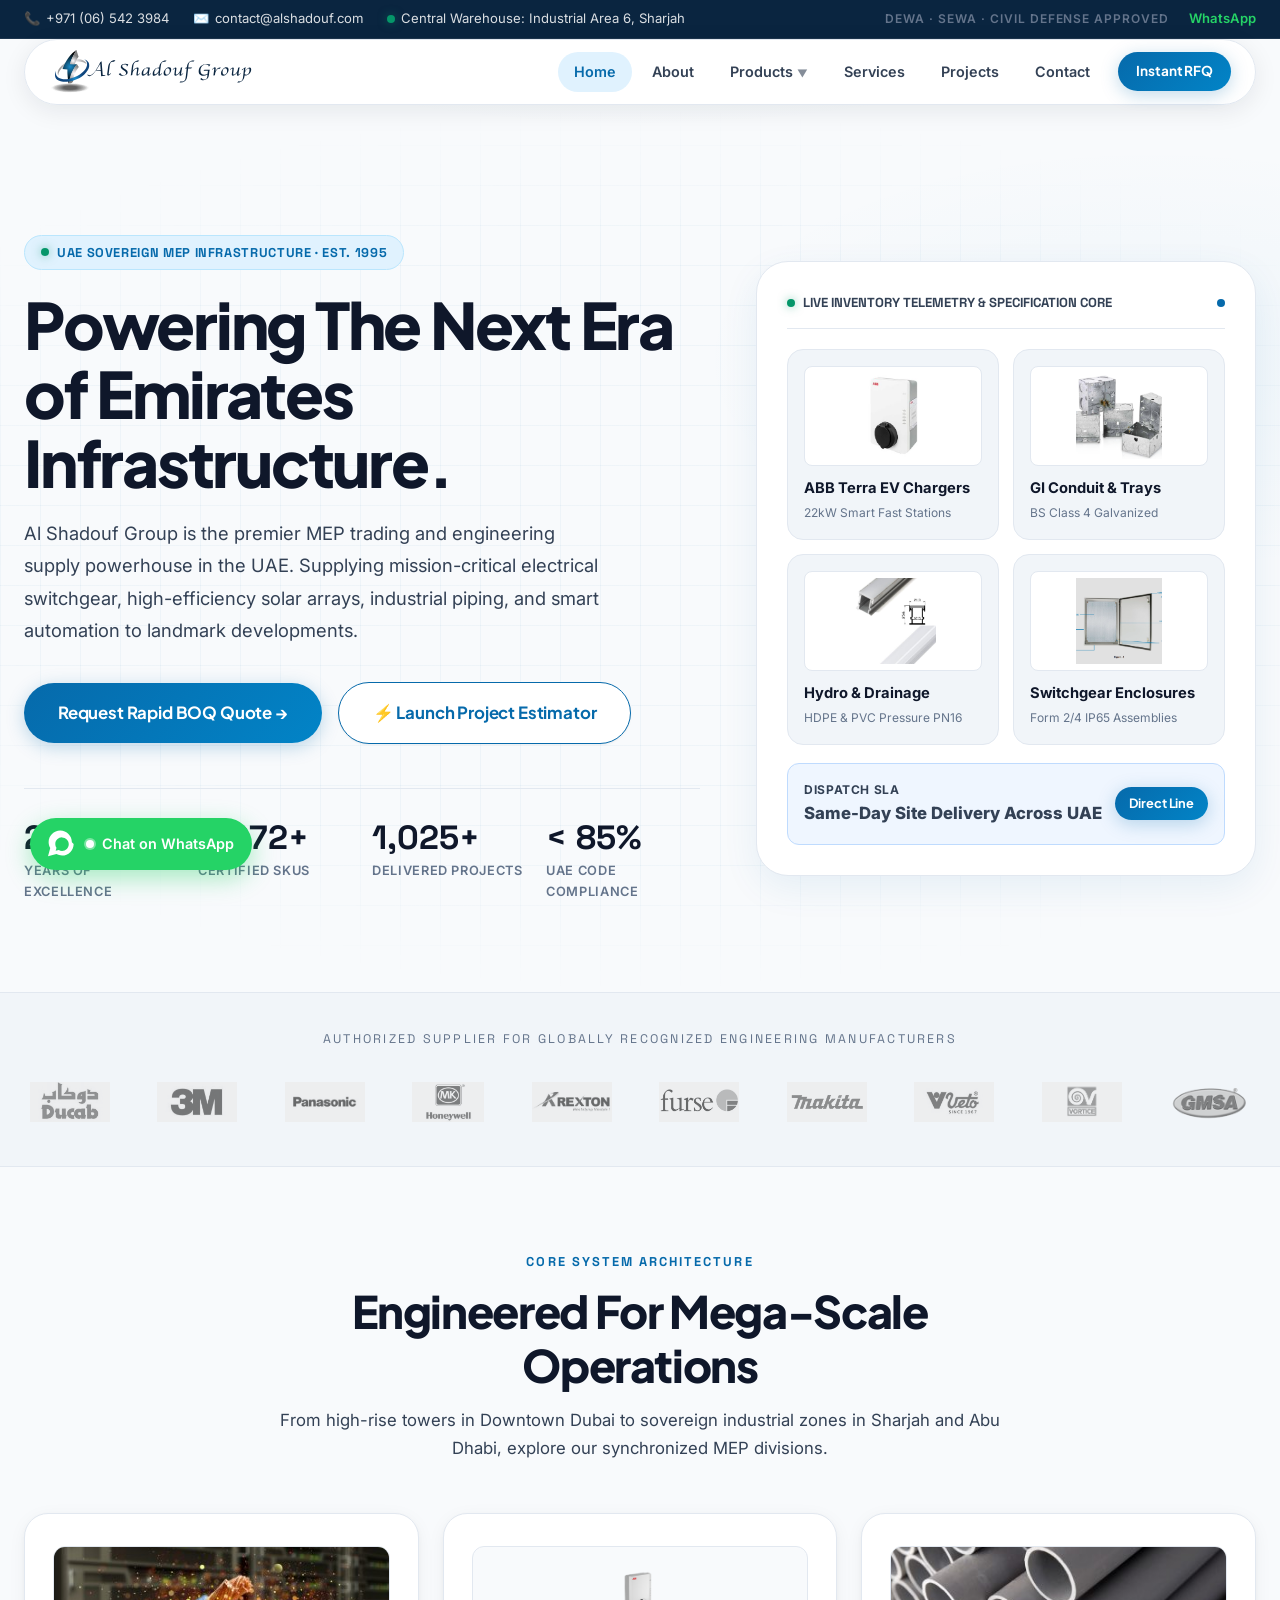
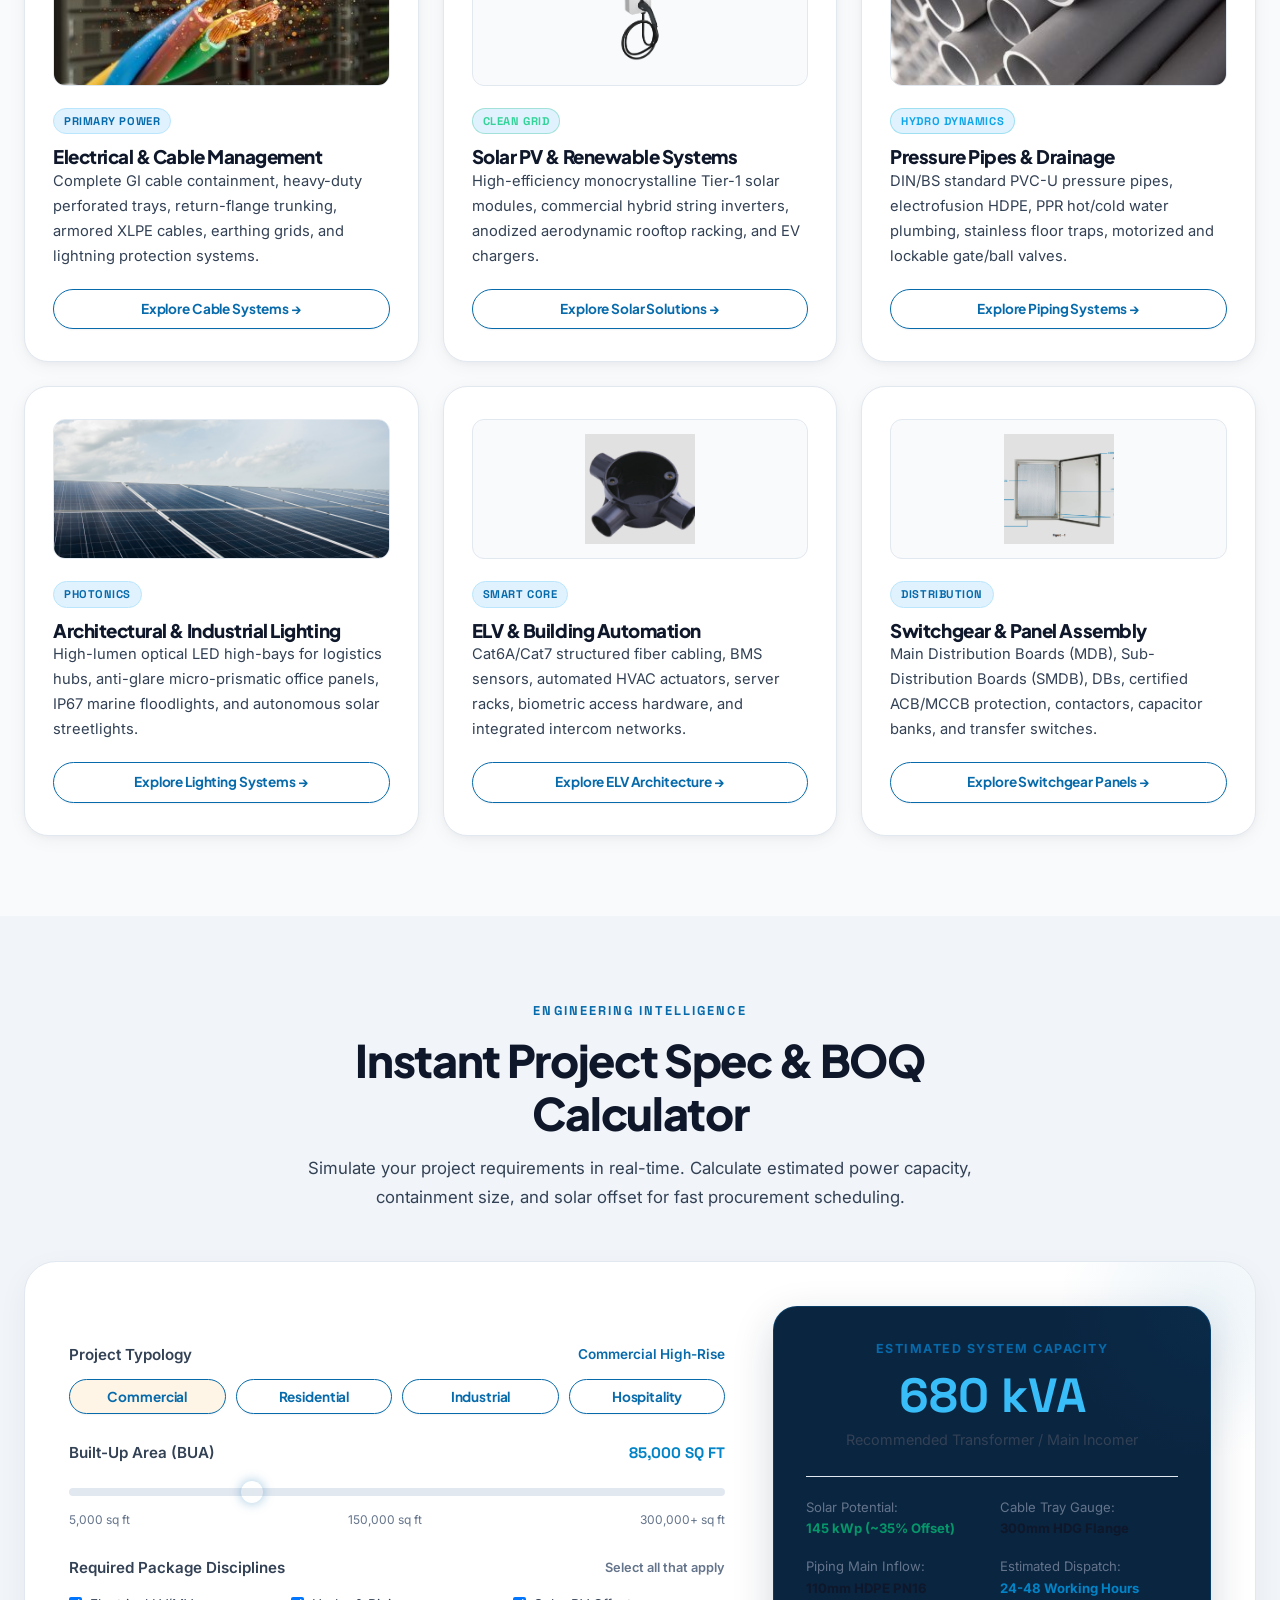
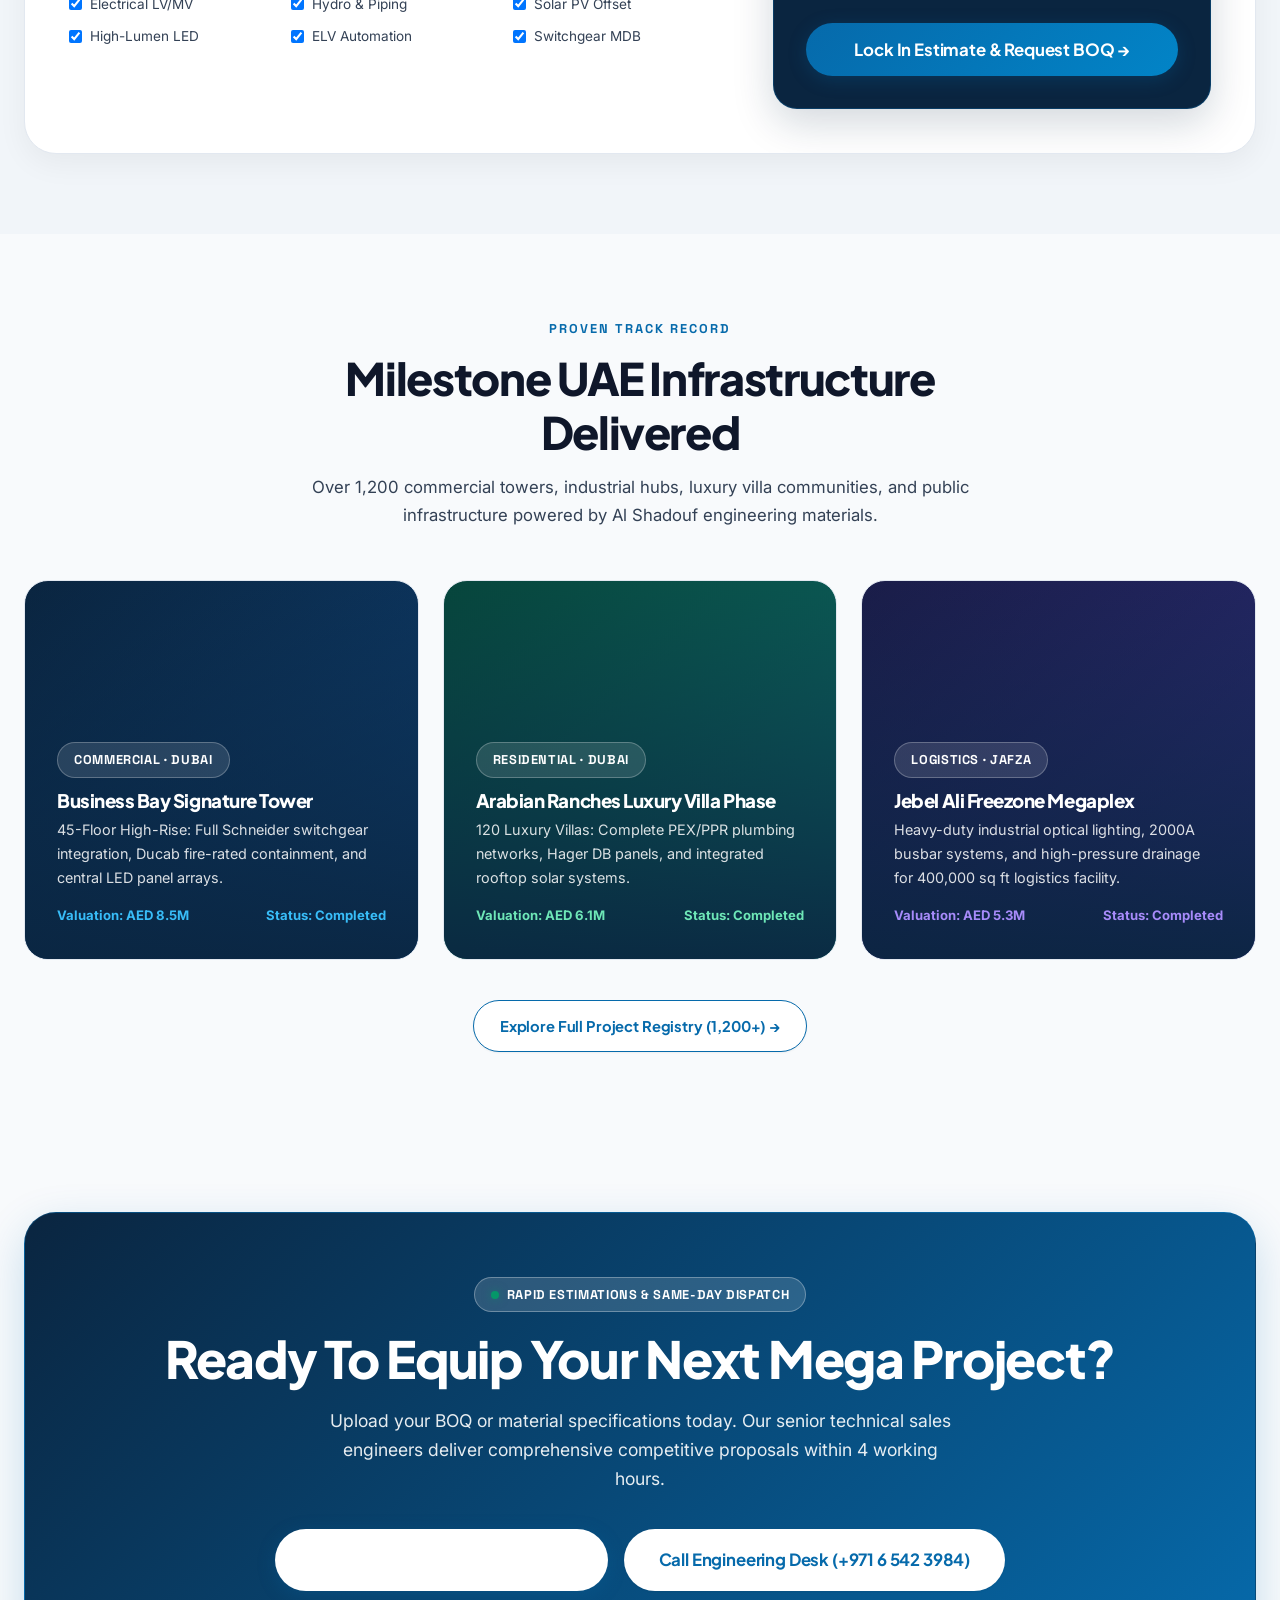
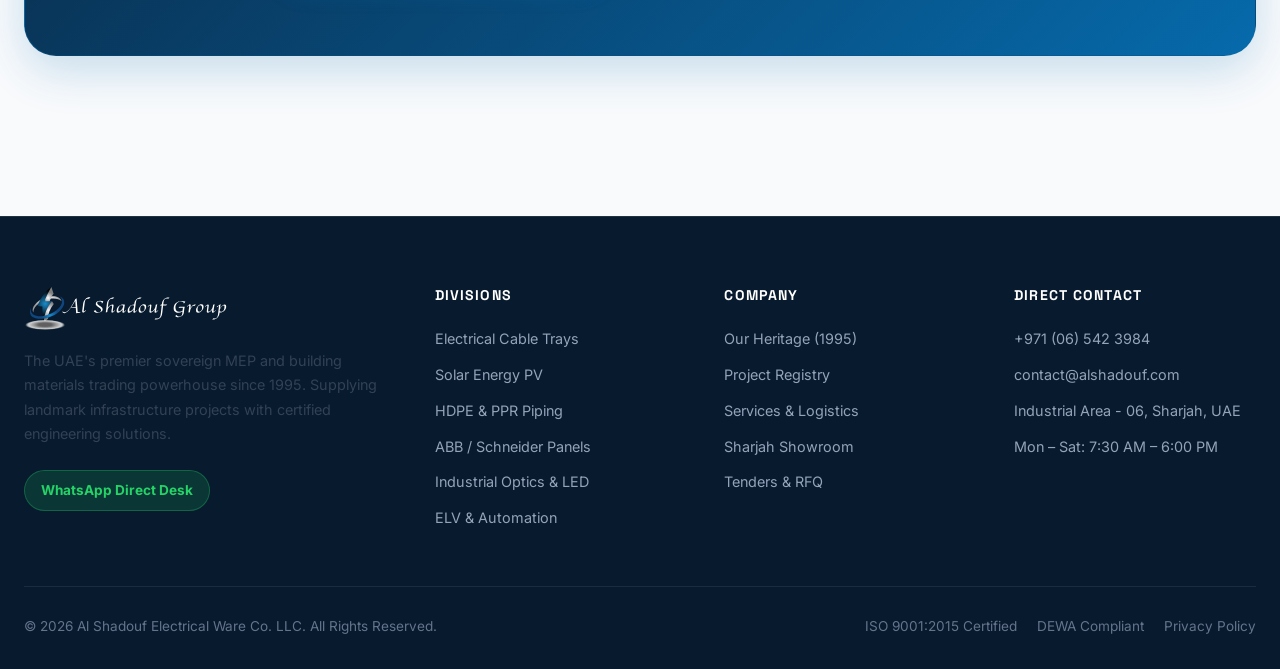
==== index.html @ 0864fc53 "feat: complete Al Shadouf Group enterprise multipage light theme platform" ====
<!DOCTYPE html>
<html lang="en">
<head>
    <meta charset="UTF-8">
    <meta name="viewport" content="width=device-width, initial-scale=1.0">
    <meta name="description" content="Al Shadouf Group — Sovereign MEP & Building Materials Infrastructure across the UAE. Electrical, solar, piping, lighting, and switchgear.">
    <title>Al Shadouf Group | Next-Gen MEP Infrastructure — UAE</title>
    <link rel="icon" type="image/svg+xml" href="images/favicon.svg">
    <link rel="stylesheet" href="css/style.css">
    <style>
      .hero {
        position: relative;
        padding: 130px 0 90px;
        min-height: 88vh;
        display: flex;
        align-items: center;
        overflow: hidden;
      }
      .hero-content {
        display: grid;
        grid-template-columns: 1.15fr 0.85fr;
        gap: 56px;
        align-items: center;
        position: relative;
        z-index: 2;
      }
      .hero-left h1 {
        font-size: clamp(2.5rem, 5vw, 4.2rem);
        line-height: 1.08;
        margin: 20px 0;
        letter-spacing: -0.035em;
      }
      .hero-desc {
        font-size: 1.15rem;
        color: var(--text-muted);
        max-width: 580px;
        line-height: 1.75;
        margin-bottom: 36px;
      }
      .hero-buttons {
        display: flex;
        align-items: center;
        gap: 16px;
        flex-wrap: wrap;
        margin-bottom: 44px;
      }
      .hero-stats {
        display: grid;
        grid-template-columns: repeat(4, 1fr);
        gap: 20px;
        padding-top: 32px;
        border-top: 1px solid var(--border-subtle);
      }
      .hero-stat-number {
        font-family: var(--font-display);
        font-size: 2.1rem;
        font-weight: 800;
        color: var(--text-main);
        line-height: 1;
        margin-bottom: 6px;
      }
      .hero-stat-number span { color: var(--royal-blue); }
      .hero-stat-label {
        font-size: 0.8rem;
        color: var(--text-dim);
        text-transform: uppercase;
        letter-spacing: 0.05em;
        font-weight: 600;
      }
      .hero-glass-terminal {
        background: #FFFFFF;
        border: 1px solid var(--border-subtle);
        border-radius: var(--radius-xl);
        padding: 30px;
        box-shadow: 0 12px 36px rgba(6, 106, 171, 0.08);
        position: relative;
      }
      .hero-glass-terminal::before {
        content: '';
        position: absolute;
        top: 0; left: 20%; right: 20%; height: 3px;
        background: linear-gradient(90deg, transparent, var(--royal-blue), transparent);
      }
      .terminal-header {
        display: flex;
        align-items: center;
        justify-content: space-between;
        margin-bottom: 20px;
        padding-bottom: 14px;
        border-bottom: 1px solid var(--border-subtle);
      }
      .terminal-title {
        display: flex;
        align-items: center;
        gap: 8px;
        font-family: var(--font-display);
        font-size: 0.82rem;
        font-weight: 700;
        color: var(--navy);
      }
      .terminal-bento-mini {
        display: grid;
        grid-template-columns: 1fr 1fr;
        gap: 14px;
      }
      .mini-bento-card {
        background: var(--bg-surface);
        border: 1px solid var(--border-subtle);
        border-radius: var(--radius-md);
        padding: 16px;
        transition: all 0.3s ease;
      }
      .mini-bento-card:hover {
        background: #FFFFFF;
        border-color: var(--royal-blue);
        box-shadow: 0 8px 20px rgba(6, 106, 171, 0.12);
        transform: translateY(-3px);
      }
      .hero-thumb-img {
        width: 100%;
        height: 100px;
        object-fit: contain;
        background: #FFFFFF;
        border: 1px solid var(--border-subtle);
        border-radius: 8px;
        margin-bottom: 10px;
        padding: 6px;
      }
      .mini-bento-label {
        font-size: 0.92rem;
        font-weight: 700;
        color: var(--text-main);
        margin-bottom: 3px;
      }
      .mini-bento-sub {
        font-size: 0.75rem;
        color: var(--text-dim);
      }
      .brand-card-img {
        height: 40px;
        max-width: 120px;
        object-fit: contain;
        filter: grayscale(100%) contrast(0.85);
        opacity: 0.7;
        transition: all 0.3s;
      }
      .brand-card-img:hover {
        filter: grayscale(0%) contrast(1);
        opacity: 1;
        transform: scale(1.08);
      }
      .estimator-box {
        background: #FFFFFF;
        border: 1px solid var(--border-subtle);
        border-radius: var(--radius-xl);
        padding: 44px;
        box-shadow: 0 10px 30px rgba(0, 0, 0, 0.05);
        position: relative;
        overflow: hidden;
      }
      .estimator-box::after {
        content: '';
        position: absolute;
        top: -100px; right: -100px;
        width: 300px; height: 300px;
        background: radial-gradient(circle, rgba(6, 106, 171, 0.08) 0%, transparent 70%);
        pointer-events: none;
      }
      .estimator-grid {
        display: grid;
        grid-template-columns: 1.2fr 0.8fr;
        gap: 48px;
        align-items: center;
      }
      .estimator-control { margin-bottom: 26px; }
      .estimator-label {
        display: flex;
        justify-content: space-between;
        align-items: center;
        font-weight: 600;
        font-size: 0.95rem;
        margin-bottom: 12px;
      }
      .estimator-slider {
        width: 100%;
        height: 8px;
        border-radius: 4px;
        background: #E2E8F0;
        outline: none;
        -webkit-appearance: none;
        cursor: pointer;
      }
      .estimator-slider::-webkit-slider-thumb {
        -webkit-appearance: none;
        width: 22px; height: 22px;
        border-radius: 50%;
        background: var(--royal-blue);
        cursor: pointer;
        box-shadow: 0 0 12px rgba(6, 106, 171, 0.4);
      }
      .estimator-result-card {
        background: #0A2540;
        border: 1px solid rgba(6, 106, 171, 0.35);
        border-radius: var(--radius-lg);
        padding: 32px;
        text-align: center;
        box-shadow: 0 14px 40px rgba(10, 37, 64, 0.18);
        color: #FFFFFF;
      }
      .estimator-val-big {
        font-family: var(--font-display);
        font-size: 3rem;
        font-weight: 900;
        color: #38BDF8;
        line-height: 1;
        margin-bottom: 8px;
      }
      .project-card {
        border-radius: var(--radius-lg);
        overflow: hidden;
        position: relative;
        min-height: 380px;
        padding: 32px;
        display: flex;
        flex-direction: column;
        justify-content: flex-end;
        border: 1px solid var(--border-subtle);
        transition: all 0.35s ease;
      }
      .project-card::before {
        content: '';
        position: absolute;
        inset: 0;
        background: linear-gradient(180deg, rgba(10, 37, 64, 0.2) 0%, rgba(10, 37, 64, 0.92) 100%);
        z-index: 1;
      }
      .project-card:hover {
        transform: translateY(-8px);
        border-color: var(--royal-blue);
        box-shadow: 0 16px 36px rgba(6, 106, 171, 0.15);
      }
      .project-card-content { position: relative; z-index: 2; }
      @media (max-width: 1024px) {
        .hero-content { grid-template-columns: 1fr; gap: 40px; }
        .estimator-grid { grid-template-columns: 1fr; }
        .hero-stats { grid-template-columns: repeat(2, 1fr); }
      }
    </style>
</head>
<body>

    <!-- ===== TOP BAR ===== -->
    <div class="top-bar">
        <div class="container top-bar-inner">
            <div class="top-bar-left">
                <a href="tel:+97165423984">
                    <span style="color:var(--gold);">📞</span> +971 (06) 542 3984
                </a>
                <a href="mailto:contact@alshadouf.com">
                    <span style="color:var(--cyan);">✉️</span> contact@alshadouf.com
                </a>
                <span style="display:flex; align-items:center; gap:6px;">
                    <span class="live-dot"></span> Central Warehouse: Industrial Area 6, Sharjah
                </span>
            </div>
            <div class="top-bar-right">
                <span style="font-size:0.75rem; color:var(--text-dim); text-transform:uppercase; letter-spacing:0.08em; margin-right:8px;">DEWA · SEWA · Civil Defense Approved</span>
                <a href="https://wa.me/97165423984" target="_blank" style="color:#25D366;">WhatsApp</a>
            </div>
        </div>
    </div>

    <!-- ===== FLOATING NAVBAR WITH OFFICIAL REAL LOGO ===== -->
    <nav class="navbar" id="navbar">
        <div class="container nav-inner">
            <a href="index.html" style="display:flex; align-items:center;">
                <!-- EXACT OFFICIAL AL SHADOUF LOGO ADAPTED FOR LIGHT NAVBAR -->
                <img src="images/New01shadouf_logo_dark.svg" alt="Al Shadouf Group" class="nav-official-logo">
            </a>

            <div class="nav-menu" id="navLinks">
                <a href="index.html" class="nav-link active">Home</a>
                <a href="about.html" class="nav-link">About</a>
                <div class="nav-dropdown">
                    <a href="products.html" class="nav-link">Products <span style="font-size:0.65rem; opacity:0.6;">▼</span></a>
                    <div class="nav-dropdown-menu">
                        <a href="products.html?cat=electrical">⚡ Electrical & Cable Systems</a>
                        <a href="products.html?cat=lighting">💡 Architectural & LED Lighting</a>
                        <a href="products.html?cat=plumbing">🔧 Pressure Pipes & Valves</a>
                        <a href="products.html?cat=solar">☀️ Solar PV & Inverters</a>
                        <a href="products.html?cat=elv">🔌 ELV & Smart Automation</a>
                        <a href="products.html?cat=switchgear">⚙️ LV / MV Switchgear</a>
                    </div>
                </div>
                <a href="services.html" class="nav-link">Services</a>
                <a href="projects.html" class="nav-link">Projects</a>
                <a href="contact.html" class="nav-link">Contact</a>
                <a href="#quote" class="btn btn-primary btn-sm nav-cta" style="margin-left:8px;">Instant RFQ</a>
            </div>

            <div class="hamburger" id="menuToggle" aria-label="Toggle menu">
                <span></span><span></span><span></span>
            </div>
        </div>
    </nav>

    <!-- ===== HIGH-TECH HERO ===== -->
    <section class="hero">
        <div class="tech-grid-bg"></div>
        <div class="container">
            <div class="hero-content">
                <div class="hero-left">
                    <div class="tech-pill fade-in">
                        <span class="live-dot"></span>
                        UAE Sovereign MEP Infrastructure · Est. 1995
                    </div>
                    <h1 class="fade-in">
                        Powering The Next Era of <span class="text-gradient">Emirates Infrastructure.</span>
                    </h1>
                    <p class="hero-desc fade-in">
                        Al Shadouf Group is the premier MEP trading and engineering supply powerhouse in the UAE. Supplying mission-critical electrical switchgear, high-efficiency solar arrays, industrial piping, and smart automation to landmark developments.
                    </p>
                    <div class="hero-buttons fade-in">
                        <a href="#quote" class="btn btn-primary btn-lg">
                            Request Rapid BOQ Quote →
                        </a>
                        <a href="#estimator" class="btn btn-outline btn-lg">
                            ⚡ Launch Project Estimator
                        </a>
                    </div>
                    <div class="hero-stats fade-in">
                        <div class="hero-stat">
                            <div class="hero-stat-number" data-count="28" data-suffix="+">28+</div>
                            <div class="hero-stat-label">Years of Excellence</div>
                        </div>
                        <div class="hero-stat">
                            <div class="hero-stat-number" data-count="5000" data-suffix="+">5,000+</div>
                            <div class="hero-stat-label">Certified SKUs</div>
                        </div>
                        <div class="hero-stat">
                            <div class="hero-stat-number" data-count="1200" data-suffix="+">1,200+</div>
                            <div class="hero-stat-label">Delivered Projects</div>
                        </div>
                        <div class="hero-stat">
                            <div class="hero-stat-number" data-count="100" data-prefix="< " data-suffix="%">100%</div>
                            <div class="hero-stat-label">UAE Code Compliance</div>
                        </div>
                    </div>
                </div>

                <!-- Hero Right: Live Telemetry Terminal with REAL Product Photos -->
                <div class="hero-right fade-in">
                    <div class="hero-glass-terminal">
                        <div class="terminal-header">
                            <div class="terminal-title">
                                <span class="live-dot"></span>
                                LIVE INVENTORY TELEMETRY & SPECIFICATION CORE
                            </div>
                            <div style="display:flex; gap:6px;">
                                <div style="width:8px; height:8px; border-radius:50%; background:rgba(255,255,255,0.2);"></div>
                                <div style="width:8px; height:8px; border-radius:50%; background:rgba(255,255,255,0.2);"></div>
                                <div style="width:8px; height:8px; border-radius:50%; background:var(--gold);"></div>
                            </div>
                        </div>

                        <div class="terminal-bento-mini">
                            <!-- Real EV Charger Photo -->
                            <div class="mini-bento-card">
                                <img src="images/Terra-AC-W22-T-RD-M-0-265x265_c.jpg" alt="ABB Terra EV Charger" class="hero-thumb-img">
                                <div class="mini-bento-label">ABB Terra EV Chargers</div>
                                <div class="mini-bento-sub">22kW Smart Fast Stations</div>
                            </div>
                            <!-- Real GI Conduit Photo -->
                            <div class="mini-bento-card">
                                <img src="images/GImain-265x265_c.png" alt="GI Conduit Systems" class="hero-thumb-img">
                                <div class="mini-bento-label">GI Conduit & Trays</div>
                                <div class="mini-bento-sub">BS Class 4 Galvanized</div>
                            </div>
                            <!-- Real Drainage Piping Photo -->
                            <div class="mini-bento-card">
                                <img src="images/Underground-3-265x265_c.png" alt="Underground Drainage Pipes" class="hero-thumb-img">
                                <div class="mini-bento-label">Hydro & Drainage</div>
                                <div class="mini-bento-sub">HDPE & PVC Pressure PN16</div>
                            </div>
                            <!-- Real Distribution Enclosures Photo -->
                            <div class="mini-bento-card">
                                <img src="images/Metal-Enclosures-Single-Door1-265x265_c.png" alt="Metal Enclosures MDB" class="hero-thumb-img">
                                <div class="mini-bento-label">Switchgear Enclosures</div>
                                <div class="mini-bento-sub">Form 2/4 IP65 Assemblies</div>
                            </div>
                        </div>

                        <div style="margin-top:18px; padding:16px; background:#EFF6FF; border:1px solid #BFDBFE; border-radius:12px; display:flex; align-items:center; justify-content:space-between;">
                            <div>
                                <div style="font-size:0.75rem; text-transform:uppercase; color:var(--royal-blue); font-weight:700; letter-spacing:0.05em;">Dispatch SLA</div>
                                <div style="font-size:1.05rem; font-weight:800; color:var(--navy);">Same-Day Site Delivery Across UAE</div>
                            </div>
                            <a href="contact.html" class="btn btn-primary btn-sm" style="padding:6px 14px; font-size:0.8rem;">Direct Line</a>
                        </div>
                    </div>
                </div>
            </div>
        </div>
    </section>

    <!-- ===== GLOBAL TIER-1 PARTNER BRAND LOGOS (REAL PHOTOS) ===== -->
    <section style="padding:36px 0; border-top:1px solid var(--border-subtle); border-bottom:1px solid var(--border-subtle); background:var(--bg-surface);">
        <div class="container">
            <div style="text-align:center; font-family:var(--font-display); font-size:0.78rem; text-transform:uppercase; letter-spacing:0.18em; color:var(--text-dim); margin-bottom:24px;">
                Authorized Supplier For Globally Recognized Engineering Manufacturers
            </div>
            <div style="display:flex; justify-content:space-around; align-items:center; flex-wrap:wrap; gap:36px; padding:8px 0;">
                <img src="images/Ducab.jpg" alt="Ducab Cables" class="brand-card-img" title="Ducab">
                <img src="images/3M-LOGO.jpg" alt="3M Electrical" class="brand-card-img" title="3M">
                <img src="images/panasonic-logo.jpg" alt="Panasonic" class="brand-card-img" title="Panasonic">
                <img src="images/MK-HONEY-WELL.png" alt="MK Honeywell" class="brand-card-img" title="MK Honeywell">
                <img src="images/REXTON-1.jpg" alt="Rexton" class="brand-card-img" title="Rexton">
                <img src="images/furse.jpg" alt="Furse Earthing" class="brand-card-img" title="Furse">
                <img src="images/MAKITA.png" alt="Makita Tools" class="brand-card-img" title="Makita">
                <img src="images/VETO.jpg" alt="Veto Switches" class="brand-card-img" title="Veto">
                <img src="images/Vortice68.png" alt="Vortice Ventilation" class="brand-card-img" title="Vortice">
                <img src="images/GMSA.png" alt="GMSA" class="brand-card-img" title="GMSA">
            </div>
        </div>
    </section>

    <!-- ===== BENTO GRID: 6 CORE DIVISIONS WITH REAL WAREHOUSE PHOTOS ===== -->
    <section class="section">
        <div class="container">
            <div class="section-header fade-in">
                <div class="overline">Core System Architecture</div>
                <h2>Engineered For Mega-Scale Operations</h2>
                <p>From high-rise towers in Downtown Dubai to sovereign industrial zones in Sharjah and Abu Dhabi, explore our synchronized MEP divisions.</p>
            </div>

            <div class="bento-grid">
                <!-- 1. Electrical -->
                <div class="bento-card fade-in">
                    <div>
                        <div style="height:140px; border-radius:12px; overflow:hidden; margin-bottom:20px; border:1px solid var(--border-subtle);">
                            <img src="images/slider01-370x200_c.jpg" alt="Electrical Warehouse" style="width:100%; height:100%; object-fit:cover;">
                        </div>
                        <div class="tech-pill" style="margin-bottom:12px; font-size:0.7rem; padding:3px 10px;">Primary Power</div>
                        <h3>Electrical & Cable Management</h3>
                        <p style="color:var(--text-muted); font-size:0.92rem; line-height:1.7; margin-bottom:20px;">
                            Complete GI cable containment, heavy-duty perforated trays, return-flange trunking, armored XLPE cables, earthing grids, and lightning protection systems.
                        </p>
                    </div>
                    <a href="products.html?cat=electrical" class="btn btn-outline btn-sm">Explore Cable Systems →</a>
                </div>

                <!-- 2. Solar & Renewables -->
                <div class="bento-card fade-in">
                    <div>
                        <div style="height:140px; border-radius:12px; overflow:hidden; margin-bottom:20px; border:1px solid var(--border-subtle); background:#F8FAFC; display:flex; align-items:center; justify-content:center;">
                            <img src="images/Terra-AC-W11-G5-R-0-265x265_c.png" alt="Solar & EV Tech" style="height:110px; width:auto; object-fit:contain;">
                        </div>
                        <div class="tech-pill" style="margin-bottom:12px; font-size:0.7rem; padding:3px 10px; border-color:rgba(16,185,129,0.3); color:#34D399;">Clean Grid</div>
                        <h3>Solar PV & Renewable Systems</h3>
                        <p style="color:var(--text-muted); font-size:0.92rem; line-height:1.7; margin-bottom:20px;">
                            High-efficiency monocrystalline Tier-1 solar modules, commercial hybrid string inverters, anodized aerodynamic rooftop racking, and EV chargers.
                        </p>
                    </div>
                    <a href="products.html?cat=solar" class="btn btn-outline btn-sm">Explore Solar Solutions →</a>
                </div>

                <!-- 3. Sanitary & Piping -->
                <div class="bento-card fade-in">
                    <div>
                        <div style="height:140px; border-radius:12px; overflow:hidden; margin-bottom:20px; border:1px solid var(--border-subtle);">
                            <img src="images/slide03-370x200_c.jpg" alt="Plumbing Warehouse" style="width:100%; height:100%; object-fit:cover;">
                        </div>
                        <div class="tech-pill" style="margin-bottom:12px; font-size:0.7rem; padding:3px 10px; border-color:rgba(6,182,212,0.3); color:var(--cyan-light);">Hydro Dynamics</div>
                        <h3>Pressure Pipes & Drainage</h3>
                        <p style="color:var(--text-muted); font-size:0.92rem; line-height:1.7; margin-bottom:20px;">
                            DIN/BS standard PVC-U pressure pipes, electrofusion HDPE, PPR hot/cold water plumbing, stainless floor traps, motorized and lockable gate/ball valves.
                        </p>
                    </div>
                    <a href="products.html?cat=plumbing" class="btn btn-outline btn-sm">Explore Piping Systems →</a>
                </div>

                <!-- 4. Lighting -->
                <div class="bento-card fade-in">
                    <div>
                        <div style="height:140px; border-radius:12px; overflow:hidden; margin-bottom:20px; border:1px solid var(--border-subtle);">
                            <img src="images/slide05-370x200_c.png" alt="Lighting Systems" style="width:100%; height:100%; object-fit:cover;">
                        </div>
                        <div class="tech-pill" style="margin-bottom:12px; font-size:0.7rem; padding:3px 10px;">Photonics</div>
                        <h3>Architectural & Industrial Lighting</h3>
                        <p style="color:var(--text-muted); font-size:0.92rem; line-height:1.7; margin-bottom:20px;">
                            High-lumen optical LED high-bays for logistics hubs, anti-glare micro-prismatic office panels, IP67 marine floodlights, and autonomous solar streetlights.
                        </p>
                    </div>
                    <a href="products.html?cat=lighting" class="btn btn-outline btn-sm">Explore Lighting Systems →</a>
                </div>

                <!-- 5. ELV & Automation -->
                <div class="bento-card fade-in">
                    <div>
                        <div style="height:140px; border-radius:12px; overflow:hidden; margin-bottom:20px; border:1px solid var(--border-subtle); background:#F8FAFC; display:flex; align-items:center; justify-content:center;">
                            <img src="images/TERMINAL-BOXES3-265x265_c.png" alt="Terminal Junction Enclosures" style="height:110px; width:auto; object-fit:contain;">
                        </div>
                        <div class="tech-pill" style="margin-bottom:12px; font-size:0.7rem; padding:3px 10px;">Smart Core</div>
                        <h3>ELV & Building Automation</h3>
                        <p style="color:var(--text-muted); font-size:0.92rem; line-height:1.7; margin-bottom:20px;">
                            Cat6A/Cat7 structured fiber cabling, BMS sensors, automated HVAC actuators, server racks, biometric access hardware, and integrated intercom networks.
                        </p>
                    </div>
                    <a href="products.html?cat=elv" class="btn btn-outline btn-sm">Explore ELV Architecture →</a>
                </div>

                <!-- 6. Switchgear -->
                <div class="bento-card fade-in">
                    <div>
                        <div style="height:140px; border-radius:12px; overflow:hidden; margin-bottom:20px; border:1px solid var(--border-subtle); background:#F8FAFC; display:flex; align-items:center; justify-content:center;">
                            <img src="images/Metal-Enclosures-Single-Door1-265x265_c.png" alt="MDB Switchgear Enclosures" style="height:110px; width:auto; object-fit:contain;">
                        </div>
                        <div class="tech-pill" style="margin-bottom:12px; font-size:0.7rem; padding:3px 10px;">Distribution</div>
                        <h3>Switchgear & Panel Assembly</h3>
                        <p style="color:var(--text-muted); font-size:0.92rem; line-height:1.7; margin-bottom:20px;">
                            Main Distribution Boards (MDB), Sub-Distribution Boards (SMDB), DBs, certified ACB/MCCB protection, contactors, capacitor banks, and transfer switches.
                        </p>
                    </div>
                    <a href="products.html?cat=switchgear" class="btn btn-outline btn-sm">Explore Switchgear Panels →</a>
                </div>
            </div>
        </div>
    </section>

    <!-- ===== INTERACTIVE PROJECT BOQ ESTIMATOR MATRIX ===== -->
    <section class="section" id="estimator" style="background:var(--bg-surface);">
        <div class="container">
            <div class="section-header fade-in">
                <div class="overline">Engineering Intelligence</div>
                <h2>Instant Project Spec & BOQ Calculator</h2>
                <p>Simulate your project requirements in real-time. Calculate estimated power capacity, containment size, and solar offset for fast procurement scheduling.</p>
            </div>

            <div class="estimator-box fade-in">
                <div class="estimator-grid">
                    <div class="estimator-controls">
                        <!-- Project Sector -->
                        <div class="estimator-control">
                            <div class="estimator-label">
                                <span>Project Typology</span>
                                <span style="color:var(--gold); font-size:0.85rem;" id="typologyLabel">Commercial High-Rise</span>
                            </div>
                            <div style="display:grid; grid-template-columns:repeat(4, 1fr); gap:10px;">
                                <button class="btn btn-outline btn-sm active-type" onclick="setType('commercial', 'Commercial High-Rise', this)" style="border-color:var(--gold); background:rgba(245,158,11,0.1);">Commercial</button>
                                <button class="btn btn-outline btn-sm" onclick="setType('residential', 'Luxury Villa Compound', this)">Residential</button>
                                <button class="btn btn-outline btn-sm" onclick="setType('industrial', 'Logistics / Industrial', this)">Industrial</button>
                                <button class="btn btn-outline btn-sm" onclick="setType('hospitality', '5-Star Hospitality', this)">Hospitality</button>
                            </div>
                        </div>

                        <!-- Area Slider -->
                        <div class="estimator-control">
                            <div class="estimator-label">
                                <span>Built-Up Area (BUA)</span>
                                <span style="color:var(--gold-light); font-family:var(--font-display); font-weight:700;" id="areaValueDisplay">85,000 SQ FT</span>
                            </div>
                            <input type="range" class="estimator-slider" id="areaSlider" min="5000" max="300000" step="5000" value="85000" oninput="calculateEstimates()">
                            <div style="display:flex; justify-content:space-between; font-size:0.75rem; color:var(--text-dim); margin-top:6px;">
                                <span>5,000 sq ft</span>
                                <span>150,000 sq ft</span>
                                <span>300,000+ sq ft</span>
                            </div>
                        </div>

                        <!-- System Checkboxes -->
                        <div class="estimator-control">
                            <div class="estimator-label">
                                <span>Required Package Disciplines</span>
                                <span style="color:var(--text-dim); font-size:0.8rem;">Select all that apply</span>
                            </div>
                            <div style="display:grid; grid-template-columns:repeat(3, 1fr); gap:10px; font-size:0.85rem;">
                                <label style="display:flex; align-items:center; gap:8px; cursor:pointer;"><input type="checkbox" checked id="chkPower" onchange="calculateEstimates()"> Electrical LV/MV</label>
                                <label style="display:flex; align-items:center; gap:8px; cursor:pointer;"><input type="checkbox" checked id="chkPipes" onchange="calculateEstimates()"> Hydro & Piping</label>
                                <label style="display:flex; align-items:center; gap:8px; cursor:pointer;"><input type="checkbox" checked id="chkSolar" onchange="calculateEstimates()"> Solar PV Offset</label>
                                <label style="display:flex; align-items:center; gap:8px; cursor:pointer;"><input type="checkbox" checked id="chkLight" onchange="calculateEstimates()"> High-Lumen LED</label>
                                <label style="display:flex; align-items:center; gap:8px; cursor:pointer;"><input type="checkbox" checked id="chkElv" onchange="calculateEstimates()"> ELV Automation</label>
                                <label style="display:flex; align-items:center; gap:8px; cursor:pointer;"><input type="checkbox" checked id="chkSwitch" onchange="calculateEstimates()"> Switchgear MDB</label>
                            </div>
                        </div>
                    </div>

                    <!-- Result Telemetry Card -->
                    <div class="estimator-result-card">
                        <div style="font-size:0.78rem; text-transform:uppercase; letter-spacing:0.12em; color:var(--gold); font-weight:700; margin-bottom:12px;">
                            Estimated System Capacity
                        </div>
                        <div class="estimator-val-big" id="powerEstDisplay">680 kVA</div>
                        <div style="font-size:0.9rem; color:var(--text-muted); margin-bottom:24px;">Recommended Transformer / Main Incomer</div>

                        <div style="border-top:1px solid var(--border-subtle); padding-top:20px; display:grid; grid-template-columns:1fr 1fr; gap:16px; text-align:left; font-size:0.82rem; margin-bottom:24px;">
                            <div>
                                <div style="color:var(--text-dim);">Solar Potential:</div>
                                <div style="font-weight:700; color:var(--emerald-live);" id="solarEstDisplay">145 kWp (~35% Offset)</div>
                            </div>
                            <div>
                                <div style="color:var(--text-dim);">Cable Tray Gauge:</div>
                                <div style="font-weight:700; color:var(--text-main);" id="trayEstDisplay">300mm HDG Flange</div>
                            </div>
                            <div>
                                <div style="color:var(--text-dim);">Piping Main Inflow:</div>
                                <div style="font-weight:700; color:var(--text-main);" id="pipeEstDisplay">110mm HDPE PN16</div>
                            </div>
                            <div>
                                <div style="color:var(--text-dim);">Estimated Dispatch:</div>
                                <div style="font-weight:700; color:var(--gold-light);">24-48 Working Hours</div>
                            </div>
                        </div>

                        <button onclick="openRfqWithEstimates()" class="btn btn-primary btn-lg" style="width:100%;">
                            Lock In Estimate & Request BOQ →
                        </button>
                    </div>
                </div>
            </div>
        </div>
    </section>

    <!-- ===== PROVEN MEGA-DEVELOPMENTS PORTFOLIO ===== -->
    <section class="section">
        <div class="container">
            <div class="section-header fade-in">
                <div class="overline">Proven Track Record</div>
                <h2>Milestone UAE Infrastructure Delivered</h2>
                <p>Over 1,200 commercial towers, industrial hubs, luxury villa communities, and public infrastructure powered by Al Shadouf engineering materials.</p>
            </div>

            <div style="display:grid; grid-template-columns:repeat(3, 1fr); gap:24px;">
                <!-- Project 1 -->
                <div class="project-card fade-in" style="background:linear-gradient(135deg, #0A2540, #0F467E); color:#FFFFFF;">
                    <div class="project-card-content">
                        <span class="tech-pill" style="margin-bottom:12px; background:rgba(255,255,255,0.12); color:#FFFFFF; border-color:rgba(255,255,255,0.25);">Commercial · Dubai</span>
                        <h3 style="color:#FFFFFF;">Business Bay Signature Tower</h3>
                        <p style="color:rgba(255,255,255,0.85); font-size:0.9rem; margin-top:6px;">45-Floor High-Rise: Full Schneider switchgear integration, Ducab fire-rated containment, and central LED panel arrays.</p>
                        <div style="display:flex; justify-content:space-between; margin-top:16px; font-size:0.82rem; color:#38BDF8; font-weight:700;">
                            <span>Valuation: AED 8.5M</span>
                            <span>Status: Completed</span>
                        </div>
                    </div>
                </div>

                <!-- Project 2 -->
                <div class="project-card fade-in" style="background:linear-gradient(135deg, #064E3B, #0F766E); color:#FFFFFF;">
                    <div class="project-card-content">
                        <span class="tech-pill" style="margin-bottom:12px; background:rgba(255,255,255,0.12); color:#FFFFFF; border-color:rgba(255,255,255,0.25);">Residential · Dubai</span>
                        <h3 style="color:#FFFFFF;">Arabian Ranches Luxury Villa Phase</h3>
                        <p style="color:rgba(255,255,255,0.85); font-size:0.9rem; margin-top:6px;">120 Luxury Villas: Complete PEX/PPR plumbing networks, Hager DB panels, and integrated rooftop solar systems.</p>
                        <div style="display:flex; justify-content:space-between; margin-top:16px; font-size:0.82rem; color:#6EE7B7; font-weight:700;">
                            <span>Valuation: AED 6.1M</span>
                            <span>Status: Completed</span>
                        </div>
                    </div>
                </div>

                <!-- Project 3 -->
                <div class="project-card fade-in" style="background:linear-gradient(135deg, #1E1B4B, #312E81); color:#FFFFFF;">
                    <div class="project-card-content">
                        <span class="tech-pill" style="margin-bottom:12px; background:rgba(255,255,255,0.12); color:#FFFFFF; border-color:rgba(255,255,255,0.25);">Logistics · JAFZA</span>
                        <h3 style="color:#FFFFFF;">Jebel Ali Freezone Megaplex</h3>
                        <p style="color:rgba(255,255,255,0.85); font-size:0.9rem; margin-top:6px;">Heavy-duty industrial optical lighting, 2000A busbar systems, and high-pressure drainage for 400,000 sq ft logistics facility.</p>
                        <div style="display:flex; justify-content:space-between; margin-top:16px; font-size:0.82rem; color:#A78BFA; font-weight:700;">
                            <span>Valuation: AED 5.3M</span>
                            <span>Status: Completed</span>
                        </div>
                    </div>
                </div>
            </div>

            <div style="text-align:center; margin-top:40px;">
                <a href="projects.html" class="btn btn-outline">Explore Full Project Registry (1,200+) →</a>
            </div>
        </div>
    </section>

    <!-- ===== FINAL CALL TO ACTION ===== -->
    <section class="section">
        <div class="container">
            <div style="background:linear-gradient(135deg, #0A2540 0%, #066AAB 100%); border:1px solid rgba(6,106,171,0.4); border-radius:var(--radius-xl); padding:64px 40px; text-align:center; position:relative; overflow:hidden; box-shadow:0 15px 45px rgba(6,106,171,0.2); color:#FFFFFF;" class="fade-in">
                <div class="tech-pill" style="margin-bottom:16px; background:rgba(255,255,255,0.15); color:#FFFFFF; border-color:rgba(255,255,255,0.3);">
                    <span class="live-dot"></span> Rapid Estimations & Same-Day Dispatch
                </div>
                <h2 style="font-size:clamp(2rem, 4vw, 3.2rem); margin-bottom:16px; color:#FFFFFF;">
                    Ready To Equip Your Next Mega Project?
                </h2>
                <p style="max-width:640px; margin:0 auto 36px; color:rgba(255,255,255,0.9); font-size:1.1rem;">
                    Upload your BOQ or material specifications today. Our senior technical sales engineers deliver comprehensive competitive proposals within 4 working hours.
                </p>
                <div style="display:flex; gap:16px; justify-content:center; flex-wrap:wrap;">
                    <a href="#quote" class="btn btn-primary btn-lg" style="background:#FFFFFF; color:var(--royal-blue); border-color:#FFFFFF;">Submit BOQ For Instant Pricing →</a>
                    <a href="tel:+97165423984" class="btn btn-outline btn-lg" style="border-color:rgba(255,255,255,0.6); color:#FFFFFF;">Call Engineering Desk (+971 6 542 3984)</a>
                </div>
            </div>
        </div>
    </section>

    <!-- ===== ULTRA-DARK FOOTER WITH OFFICIAL LOGO ===== -->
    <footer class="footer">
        <div class="container">
            <div class="footer-grid">
                <div>
                    <!-- EXACT OFFICIAL AL SHADOUF LOGO -->
                    <img src="images/New01shadouf_logo02.svg" alt="Al Shadouf Group" class="footer-official-logo">
                    <p style="font-size:0.9rem; color:var(--text-muted); line-height:1.7; margin-bottom:24px;">
                        The UAE's premier sovereign MEP and building materials trading powerhouse since 1995. Supplying landmark infrastructure projects with certified engineering solutions.
                    </p>
                    <div style="display:flex; gap:12px;">
                        <a href="https://wa.me/97165423984" target="_blank" style="padding:8px 16px; background:rgba(37,211,102,0.15); border:1px solid rgba(37,211,102,0.3); border-radius:50px; color:#25D366; font-size:0.85rem; font-weight:700;">WhatsApp Direct Desk</a>
                    </div>
                </div>

                <div class="footer-col">
                    <h4>Divisions</h4>
                    <a href="products.html?cat=electrical">Electrical Cable Trays</a>
                    <a href="products.html?cat=solar">Solar Energy PV</a>
                    <a href="products.html?cat=plumbing">HDPE & PPR Piping</a>
                    <a href="products.html?cat=switchgear">ABB / Schneider Panels</a>
                    <a href="products.html?cat=lighting">Industrial Optics & LED</a>
                    <a href="products.html?cat=elv">ELV & Automation</a>
                </div>

                <div class="footer-col">
                    <h4>Company</h4>
                    <a href="about.html">Our Heritage (1995)</a>
                    <a href="projects.html">Project Registry</a>
                    <a href="services.html">Services & Logistics</a>
                    <a href="contact.html">Sharjah Showroom</a>
                    <a href="contact.html">Tenders & RFQ</a>
                </div>

                <div class="footer-col">
                    <h4>Direct Contact</h4>
                    <a href="tel:+97165423984">+971 (06) 542 3984</a>
                    <a href="mailto:contact@alshadouf.com">contact@alshadouf.com</a>
                    <a href="#">Industrial Area - 06, Sharjah, UAE</a>
                    <a href="#">Mon – Sat: 7:30 AM – 6:00 PM</a>
                </div>
            </div>

            <div class="footer-bottom">
                <div>© 2026 Al Shadouf Electrical Ware Co. LLC. All Rights Reserved.</div>
                <div style="display:flex; gap:20px;">
                    <a href="#">ISO 9001:2015 Certified</a>
                    <a href="#">DEWA Compliant</a>
                    <a href="#">Privacy Policy</a>
                </div>
            </div>
        </div>
    </footer>

    <!-- ===== ESTIMATOR SCRIPT ===== -->
    <script>
        let currentType = 'commercial';
        let currentTypeName = 'Commercial High-Rise';

        function setType(type, name, btn) {
            currentType = type;
            currentTypeName = name;
            document.querySelectorAll('.estimator-control button').forEach(b => {
                b.style.borderColor = 'var(--border-subtle)';
                b.style.background = '#FFFFFF';
                b.style.color = 'var(--text-main)';
            });
            btn.style.borderColor = 'var(--royal-blue)';
            btn.style.background = '#EFF6FF';
            btn.style.color = 'var(--royal-blue)';
            document.getElementById('typologyLabel').textContent = name;
            calculateEstimates();
        }

        function calculateEstimates() {
            const area = parseInt(document.getElementById('areaSlider').value);
            document.getElementById('areaValueDisplay').textContent = area.toLocaleString() + ' SQ FT';

            let factor = 0.008;
            if (currentType === 'commercial') factor = 0.008;
            if (currentType === 'residential') factor = 0.005;
            if (currentType === 'industrial') factor = 0.012;
            if (currentType === 'hospitality') factor = 0.010;

            const kva = Math.round(area * factor);
            document.getElementById('powerEstDisplay').textContent = kva.toLocaleString() + ' kVA';

            const solarKwp = Math.round((area * 0.4) / 100);
            document.getElementById('solarEstDisplay').textContent = solarKwp + ' kWp (~35% Offset)';

            let tray = '200mm HDG Flange';
            let pipe = '75mm PPR PN20';
            if (area > 50000) { tray = '300mm HDG Flange'; pipe = '110mm HDPE PN16'; }
            if (area > 150000) { tray = '450mm HDG Heavy-Duty'; pipe = '160mm HDPE PN16'; }
            document.getElementById('trayEstDisplay').textContent = tray;
            document.getElementById('pipeEstDisplay').textContent = pipe;
        }

        function openRfqWithEstimates() {
            const area = document.getElementById('areaSlider').value;
            const kva = document.getElementById('powerEstDisplay').textContent;
            const modal = document.getElementById('globalRfqModal');
            if (modal) {
                modal.classList.add('active');
                document.body.style.overflow = 'hidden';
                const textarea = modal.querySelector('textarea');
                if (textarea) {
                    textarea.value = `Project Type: ${currentTypeName}\nBuilt-Up Area: ${parseInt(area).toLocaleString()} sq ft\nEstimated Load: ${kva}\nPlease provide official BOQ quotation and material dispatch timeframe.`;
                }
            }
        }
    </script>
    <script src="js/main.js"></script>
</body>
</html>
---- css/style.css ----
/* ==========================================================================
   AL SHADOUF GROUP — Sovereign MEP Infrastructure Design System
   Corporate Light Theme · Signature Al Shadouf Royal Blue & Executive Navy
   ========================================================================== */

@import url('https://fonts.googleapis.com/css2?family=Plus+Jakarta+Sans:wght@300;400;500;600;700;800;900&family=Space+Grotesk:wght@400;500;600;700&family=Inter:wght@300;400;500;600;700&display=swap');

:root {
  /* Al Shadouf Brand Identity Palette (Exact Logo Match) */
  --blue-primary:     #066AAB; /* Signature Royal Cerulean from Logo */
  --blue-hover:       #00558C;
  --blue-light:       #0088CC;
  --blue-vivid:       #0284C7;
  --blue-soft:        #E0F2FE; /* Ice Blue Surface */
  --blue-tint:        #F0F7FD; /* Softest Accent Tint */
  --blue-gradient:    linear-gradient(135deg, #066AAB 0%, #0284C7 100%);
  --blue-gradient-subtle: linear-gradient(135deg, #E0F2FE 0%, #F0F7FD 100%);

  /* Gold / Amber Accents (Preserved as Highlights) */
  --gold:             #066AAB; /* Mapped to Brand Blue as Primary Action */
  --gold-light:       #0284C7;
  --gold-accent:      #F59E0B;
  --gold-glow:        rgba(6, 106, 171, 0.25);
  --gold-gradient:    linear-gradient(135deg, #066AAB 0%, #0088CC 100%);

  /* Executive Navy & Accents */
  --navy-dark:        #0A2540; /* High-Trust Deep Navy */
  --navy-deep:        #071A2E;
  --cyan:             #0284C7;
  --cyan-light:       #0EA5E9;
  --emerald-live:     #059669; /* Certified / Live Status */

  /* Lighter Theme Backgrounds */
  --bg-deep:          #F8FAFC; /* Slate 50 Clean Body */
  --bg-base:          #FFFFFF; /* Pure White */
  --bg-surface:       #F1F5F9; /* Slate 100 Subtle Fill */
  --bg-card:          #FFFFFF; /* Clean White Elevation */
  --bg-card-hover:    #F8FAFC;
  --bg-glass:         rgba(255, 255, 255, 0.95);

  /* High-Contrast Lighter Theme Typography */
  --text-main:        #0F172A; /* Slate 900 Jet Ink */
  --text-muted:       #334155; /* Slate 700 Crisp Secondary */
  --text-dim:         #64748B; /* Slate 500 Subtle */
  --border-subtle:    #E2E8F0; /* Slate 200 Crisp Border */
  --border-strong:    #CBD5E1; /* Slate 300 */
  --border-glow:      rgba(6, 106, 171, 0.3);
  --border-cyan:      rgba(2, 132, 199, 0.3);

  /* Fonts */
  --font-display:     'Space Grotesk', -apple-system, sans-serif;
  --font-heading:     'Plus Jakarta Sans', -apple-system, sans-serif;
  --font-body:        'Inter', -apple-system, sans-serif;
  --font-mono:        ui-monospace, SFMono-Regular, Menlo, Monaco, Consolas, monospace;

  /* Radii */
  --radius-xs:        6px;
  --radius-sm:        10px;
  --radius-md:        16px;
  --radius-lg:        24px;
  --radius-xl:        32px;
  --radius-full:      9999px;

  /* Refined Soft Light-Theme Shadows */
  --shadow-sm:        0 1px 2px 0 rgba(0, 0, 0, 0.05);
  --shadow-card:      0 4px 20px -2px rgba(15, 23, 42, 0.06), 0 2px 6px -1px rgba(15, 23, 42, 0.04);
  --shadow-elevated:  0 20px 40px -8px rgba(15, 23, 42, 0.12), 0 4px 12px -2px rgba(15, 23, 42, 0.06);
  --glow-blue:        0 8px 30px rgba(6, 106, 171, 0.2);

  /* Transitions */
  --transition-fast:  0.2s cubic-bezier(0.16, 1, 0.3, 1);
  --transition-smooth: 0.35s cubic-bezier(0.16, 1, 0.3, 1);
}

/* ================= RESET & BASE ================= */
*, *::before, *::after {
  box-sizing: border-box;
  margin: 0;
  padding: 0;
}

html {
  scroll-behavior: smooth;
  font-size: 16px;
  background-color: var(--bg-deep);
  color-scheme: light;
}

body {
  font-family: var(--font-body);
  background-color: var(--bg-deep);
  color: var(--text-muted);
  line-height: 1.65;
  overflow-x: hidden;
  background-image: 
    radial-gradient(ellipse 80% 50% at 50% -20%, rgba(6, 106, 171, 0.05), transparent 70%),
    radial-gradient(ellipse 60% 40% at 90% 40%, rgba(2, 132, 199, 0.04), transparent 60%);
  background-attachment: fixed;
}

::selection {
  background: var(--blue-primary);
  color: #FFFFFF;
}

a {
  text-decoration: none;
  color: inherit;
  transition: var(--transition-fast);
}

ul { list-style: none; }
img { max-width: 100%; height: auto; display: block; }
button { font-family: inherit; cursor: pointer; border: none; background: none; }

h1, h2, h3, h4, h5, h6 {
  font-family: var(--font-heading);
  color: var(--text-main);
  line-height: 1.2;
  letter-spacing: -0.025em;
  font-weight: 800;
}

.container {
  width: 100%;
  max-width: 1280px;
  margin: 0 auto;
  padding: 0 24px;
}

/* ================= BRAND UTILITIES ================= */
.text-gradient-gold, .text-gradient-blue {
  background: var(--blue-gradient);
  -webkit-background-clip: text;
  -webkit-text-fill-color: transparent;
  background-clip: text;
}

.tech-grid-bg {
  position: absolute;
  inset: 0;
  background-image: 
    linear-gradient(rgba(6, 106, 171, 0.04) 1px, transparent 1px),
    linear-gradient(90deg, rgba(6, 106, 171, 0.04) 1px, transparent 1px);
  background-size: 40px 40px;
  mask-image: radial-gradient(ellipse 70% 50% at 50% 50%, #000 70%, transparent 100%);
  -webkit-mask-image: radial-gradient(ellipse 70% 50% at 50% 50%, #000 70%, transparent 100%);
  pointer-events: none;
}

.tech-pill {
  display: inline-flex;
  align-items: center;
  gap: 8px;
  padding: 6px 16px;
  border-radius: var(--radius-full);
  background: var(--blue-soft);
  border: 1px solid #BAE6FD;
  color: var(--blue-primary);
  font-family: var(--font-display);
  font-size: 0.8rem;
  font-weight: 700;
  letter-spacing: 0.05em;
  text-transform: uppercase;
}

.live-dot {
  width: 8px;
  height: 8px;
  border-radius: 50%;
  background: var(--emerald-live);
  box-shadow: 0 0 10px rgba(5, 150, 105, 0.5);
  display: inline-block;
  animation: livePulse 2s infinite ease-in-out;
}

@keyframes livePulse {
  0%, 100% { transform: scale(1); opacity: 1; }
  50% { transform: scale(1.3); opacity: 0.7; }
}

/* ================= BUTTONS ================= */
.btn {
  display: inline-flex;
  align-items: center;
  justify-content: center;
  gap: 10px;
  padding: 13px 26px;
  border-radius: var(--radius-full);
  font-family: var(--font-heading);
  font-size: 0.92rem;
  font-weight: 700;
  letter-spacing: -0.01em;
  transition: all 0.25s cubic-bezier(0.16, 1, 0.3, 1);
  position: relative;
  overflow: hidden;
  cursor: pointer;
}

.btn-primary, .btn-gold {
  background: var(--blue-gradient);
  color: #FFFFFF !important;
  box-shadow: 0 4px 18px rgba(6, 106, 171, 0.25);
  border: none;
}

.btn-primary:hover, .btn-gold:hover {
  transform: translateY(-2px);
  box-shadow: 0 8px 25px rgba(6, 106, 171, 0.4);
}

.btn-outline, .btn-outline-white {
  background: #FFFFFF;
  color: var(--blue-primary) !important;
  border: 1.5px solid var(--blue-primary);
  box-shadow: var(--shadow-sm);
}

.btn-outline:hover, .btn-outline-white:hover {
  background: var(--blue-primary);
  color: #FFFFFF !important;
  transform: translateY(-2px);
  box-shadow: 0 6px 20px rgba(6, 106, 171, 0.25);
}

.btn-sm { padding: 8px 18px; font-size: 0.85rem; }
.btn-lg { padding: 16px 34px; font-size: 1.05rem; }

/* ================= TOP BAR ================= */
.top-bar {
  background: var(--navy-dark);
  border-bottom: 1px solid rgba(255, 255, 255, 0.08);
  padding: 8px 0;
  font-size: 0.82rem;
  color: rgba(255, 255, 255, 0.85);
}
.top-bar-inner {
  display: flex;
  align-items: center;
  justify-content: space-between;
}
.top-bar-left {
  display: flex;
  align-items: center;
  gap: 24px;
}
.top-bar-left a {
  display: flex;
  align-items: center;
  gap: 6px;
  color: rgba(255, 255, 255, 0.85);
}
.top-bar-left a:hover { color: #38BDF8; }
.top-bar-right {
  display: flex;
  align-items: center;
  gap: 12px;
  color: #BAE6FD;
  font-weight: 600;
}

/* ================= MODERN FLOATING NAVBAR ================= */
.navbar {
  position: sticky;
  top: 14px;
  z-index: 990;
  margin: 0 auto;
  padding: 0 24px;
  transition: all 0.35s ease;
}

.nav-inner, .navbar .container {
  max-width: 1240px;
  margin: 0 auto;
  background: rgba(255, 255, 255, 0.95);
  backdrop-filter: blur(20px);
  -webkit-backdrop-filter: blur(20px);
  border: 1px solid var(--border-subtle);
  border-radius: var(--radius-full);
  display: flex;
  align-items: center;
  justify-content: space-between;
  padding: 10px 24px;
  box-shadow: 0 6px 25px rgba(15, 23, 42, 0.08);
  transition: all 0.3s ease;
}

.navbar.scrolled .nav-inner,
.navbar.scrolled .container {
  border-color: var(--blue-primary);
  box-shadow: 0 12px 35px rgba(6, 106, 171, 0.15);
}

.nav-official-logo {
  height: 44px;
  width: auto;
  display: block;
  object-fit: contain;
  transition: transform 0.2s ease;
}
.nav-official-logo:hover {
  transform: scale(1.02);
}

.nav-menu {
  display: flex;
  align-items: center;
  gap: 4px;
}

.nav-link {
  padding: 8px 16px;
  font-size: 0.9rem;
  font-weight: 600;
  color: var(--text-muted);
  border-radius: var(--radius-full);
  transition: all 0.2s ease;
}

.nav-link:hover, .nav-link.active {
  color: var(--blue-primary);
  background: var(--blue-soft);
}

/* Dropdown */
.nav-dropdown {
  position: relative;
}
.nav-dropdown-menu {
  position: absolute;
  top: calc(100% + 12px);
  left: 50%;
  transform: translateX(-50%) translateY(8px);
  background: #FFFFFF;
  border: 1px solid var(--border-subtle);
  border-radius: var(--radius-md);
  padding: 10px;
  min-width: 260px;
  opacity: 0;
  visibility: hidden;
  transition: all 0.25s ease;
  box-shadow: var(--shadow-elevated);
  z-index: 999;
}

.nav-dropdown:hover .nav-dropdown-menu {
  opacity: 1;
  visibility: visible;
  transform: translateX(-50%) translateY(0);
}

.nav-dropdown-menu a {
  display: flex;
  align-items: center;
  gap: 10px;
  padding: 10px 14px;
  font-size: 0.88rem;
  color: var(--text-muted);
  font-weight: 500;
  border-radius: var(--radius-sm);
  transition: all 0.2s;
}

.nav-dropdown-menu a:hover {
  color: var(--blue-primary);
  background: var(--blue-soft);
  transform: translateX(4px);
}

/* Hamburger */
.hamburger {
  display: none;
  flex-direction: column;
  gap: 5px;
  cursor: pointer;
  padding: 6px;
}
.hamburger span {
  width: 22px;
  height: 2.5px;
  background: var(--text-main);
  border-radius: 2px;
  transition: all 0.3s ease;
}

/* ================= SECTION HEADERS ================= */
.section { padding: 80px 0; position: relative; }
.section-sm { padding: 48px 0; }

.section-header {
  text-align: center;
  max-width: 760px;
  margin: 0 auto 50px;
}

.section-header .overline {
  display: inline-flex;
  align-items: center;
  gap: 10px;
  font-family: var(--font-display);
  font-size: 0.8rem;
  font-weight: 700;
  text-transform: uppercase;
  letter-spacing: 0.16em;
  color: var(--blue-primary);
  margin-bottom: 12px;
}

.section-header h2 {
  font-size: clamp(2rem, 3.8vw, 2.8rem);
  letter-spacing: -0.03em;
  margin-bottom: 14px;
}

.section-header p {
  font-size: 1.05rem;
  color: var(--text-muted);
  line-height: 1.7;
}

/* ================= BENTO GRID ================= */
.bento-grid {
  display: grid;
  grid-template-columns: repeat(3, 1fr);
  gap: 24px;
}

.bento-card {
  background: var(--bg-card);
  border: 1px solid var(--border-subtle);
  border-radius: var(--radius-lg);
  padding: 32px 28px;
  transition: all 0.35s cubic-bezier(0.16, 1, 0.3, 1);
  position: relative;
  overflow: hidden;
  display: flex;
  flex-direction: column;
  justify-content: space-between;
  box-shadow: var(--shadow-card);
}

.bento-card:hover {
  background: var(--bg-card);
  border-color: var(--blue-primary);
  transform: translateY(-5px);
  box-shadow: 0 16px 40px -5px rgba(6, 106, 171, 0.15);
}

.bento-icon-wrapper {
  width: 52px;
  height: 52px;
  border-radius: var(--radius-md);
  background: var(--blue-soft);
  border: 1px solid #BAE6FD;
  display: flex;
  align-items: center;
  justify-content: center;
  font-size: 1.6rem;
  margin-bottom: 20px;
  color: var(--blue-primary);
}

/* ================= PRODUCT CARDS ================= */
.product-card {
  background: var(--bg-card);
  border: 1px solid var(--border-subtle);
  border-radius: var(--radius-lg);
  overflow: hidden;
  display: flex;
  flex-direction: column;
  transition: all 0.3s ease;
  box-shadow: var(--shadow-card);
}

.product-card:hover {
  transform: translateY(-5px);
  border-color: var(--blue-primary);
  box-shadow: 0 16px 36px -4px rgba(6, 106, 171, 0.18);
}

.product-card-body {
  padding: 24px;
  display: flex;
  flex-direction: column;
  flex: 1;
  justify-content: space-between;
}

.product-tag {
  font-size: 0.72rem;
  font-weight: 700;
  color: var(--blue-primary);
  text-transform: uppercase;
  letter-spacing: 0.08em;
  margin-bottom: 6px;
  display: inline-block;
}

/* ================= FOOTER (AUTHORITATIVE DEEP NAVY) ================= */
.footer {
  background: var(--navy-deep);
  border-top: 1px solid rgba(255, 255, 255, 0.1);
  padding: 70px 0 32px;
  margin-top: 80px;
  color: #E2E8F0;
}

.footer-grid {
  display: grid;
  grid-template-columns: 1.5fr 1fr 1fr 1fr;
  gap: 48px;
  padding-bottom: 50px;
  border-bottom: 1px solid rgba(255, 255, 255, 0.08);
}

.footer-official-logo {
  height: 44px;
  width: auto;
  display: block;
  object-fit: contain;
  margin-bottom: 18px;
}

.footer-col h4 {
  font-size: 0.88rem;
  font-family: var(--font-display);
  letter-spacing: 0.08em;
  text-transform: uppercase;
  margin-bottom: 18px;
  color: #FFFFFF;
}

.footer-col a {
  display: block;
  font-size: 0.9rem;
  color: #94A3B8;
  padding: 6px 0;
  transition: all 0.2s;
}

.footer-col a:hover {
  color: #38BDF8;
  transform: translateX(4px);
}

.footer-bottom {
  display: flex;
  align-items: center;
  justify-content: space-between;
  padding-top: 28px;
  font-size: 0.85rem;
  color: #64748B;
}

/* ================= RESPONSIVE ================= */
@media (max-width: 1024px) {
  .bento-grid { grid-template-columns: repeat(2, 1fr); }
  .footer-grid { grid-template-columns: repeat(2, 1fr); }
}

@media (max-width: 768px) {
  .top-bar { display: none; }
  .navbar { top: 10px; padding: 0 16px; }
  .nav-menu {
    position: fixed;
    top: 76px;
    left: 16px;
    right: 16px;
    background: #FFFFFF;
    border: 1px solid var(--border-subtle);
    border-radius: var(--radius-lg);
    padding: 24px;
    flex-direction: column;
    align-items: flex-start;
    gap: 8px;
    transform: translateY(-20px);
    opacity: 0;
    visibility: hidden;
    transition: all 0.3s ease;
    box-shadow: var(--shadow-elevated);
  }
  .nav-menu.active {
    transform: translateY(0);
    opacity: 1;
    visibility: visible;
  }
  .hamburger { display: flex; }
  .bento-grid { grid-template-columns: 1fr; }
  .footer-grid { grid-template-columns: 1fr; }
}
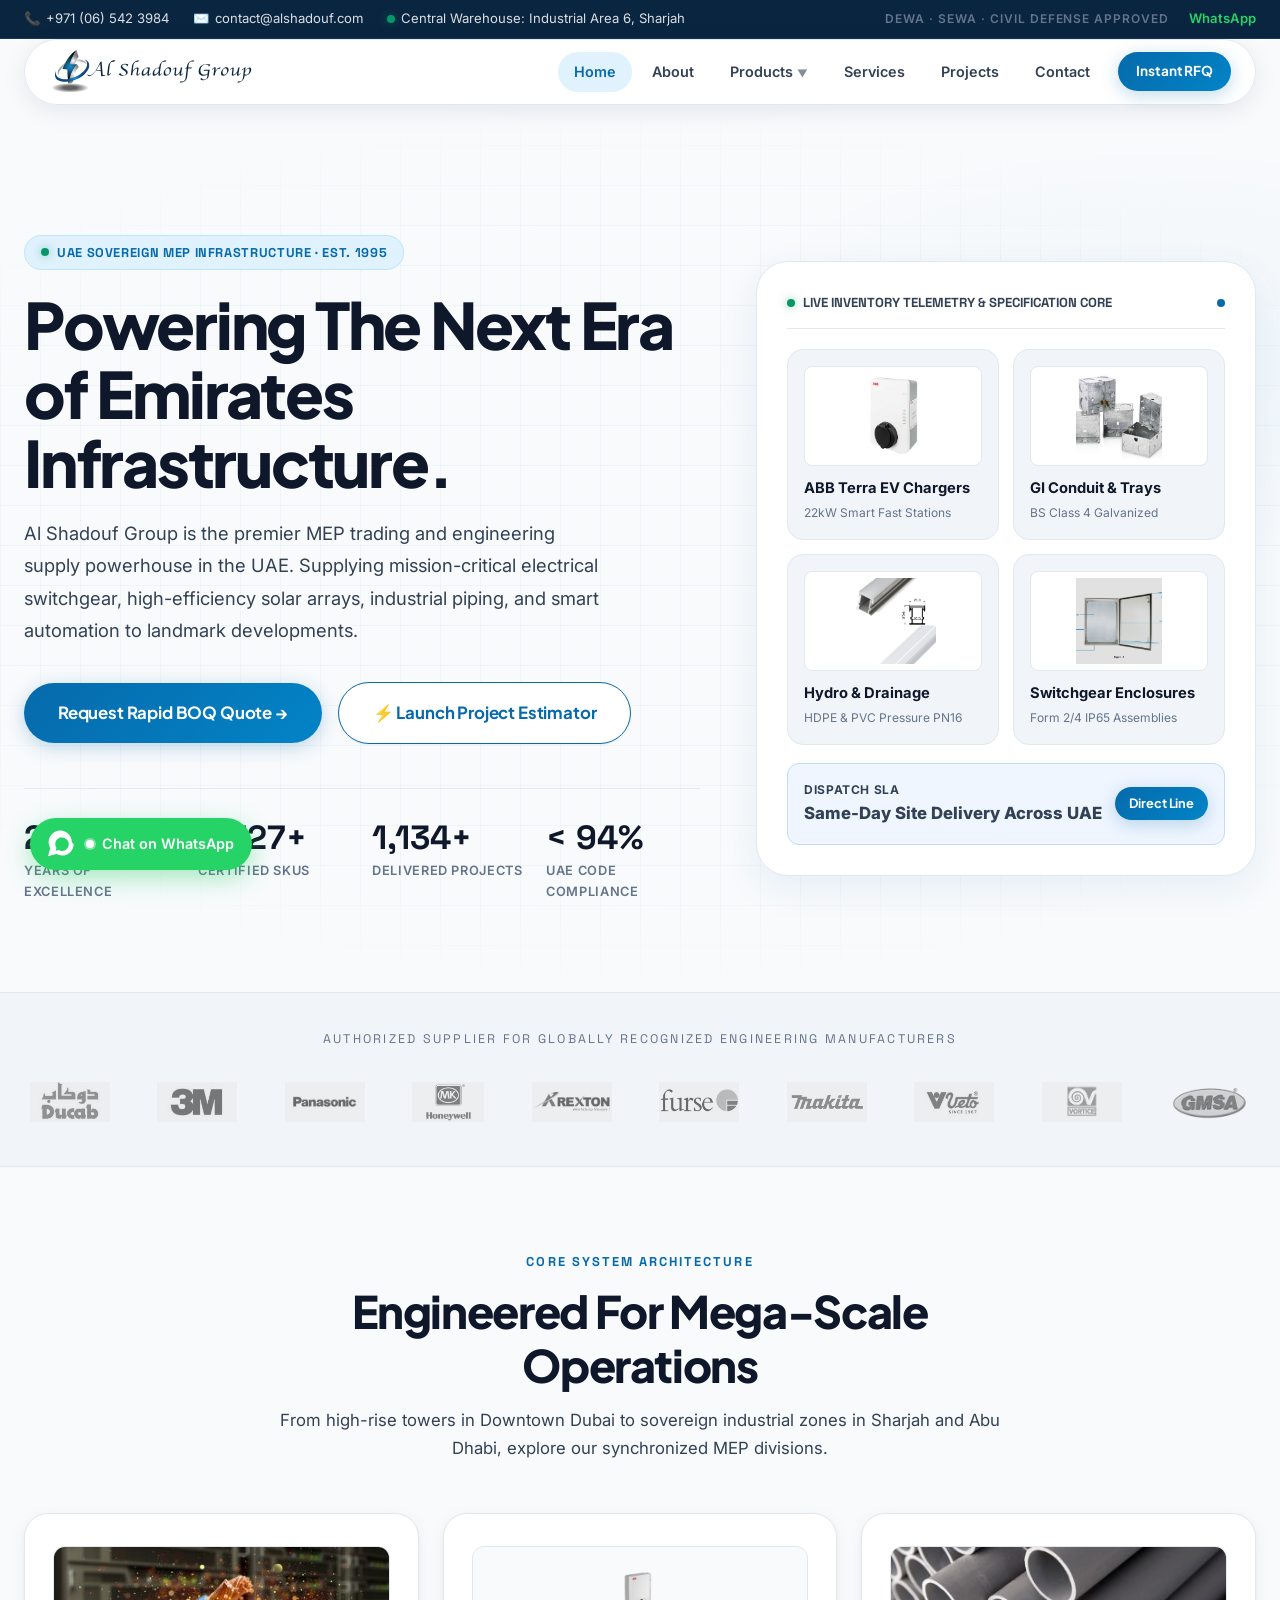
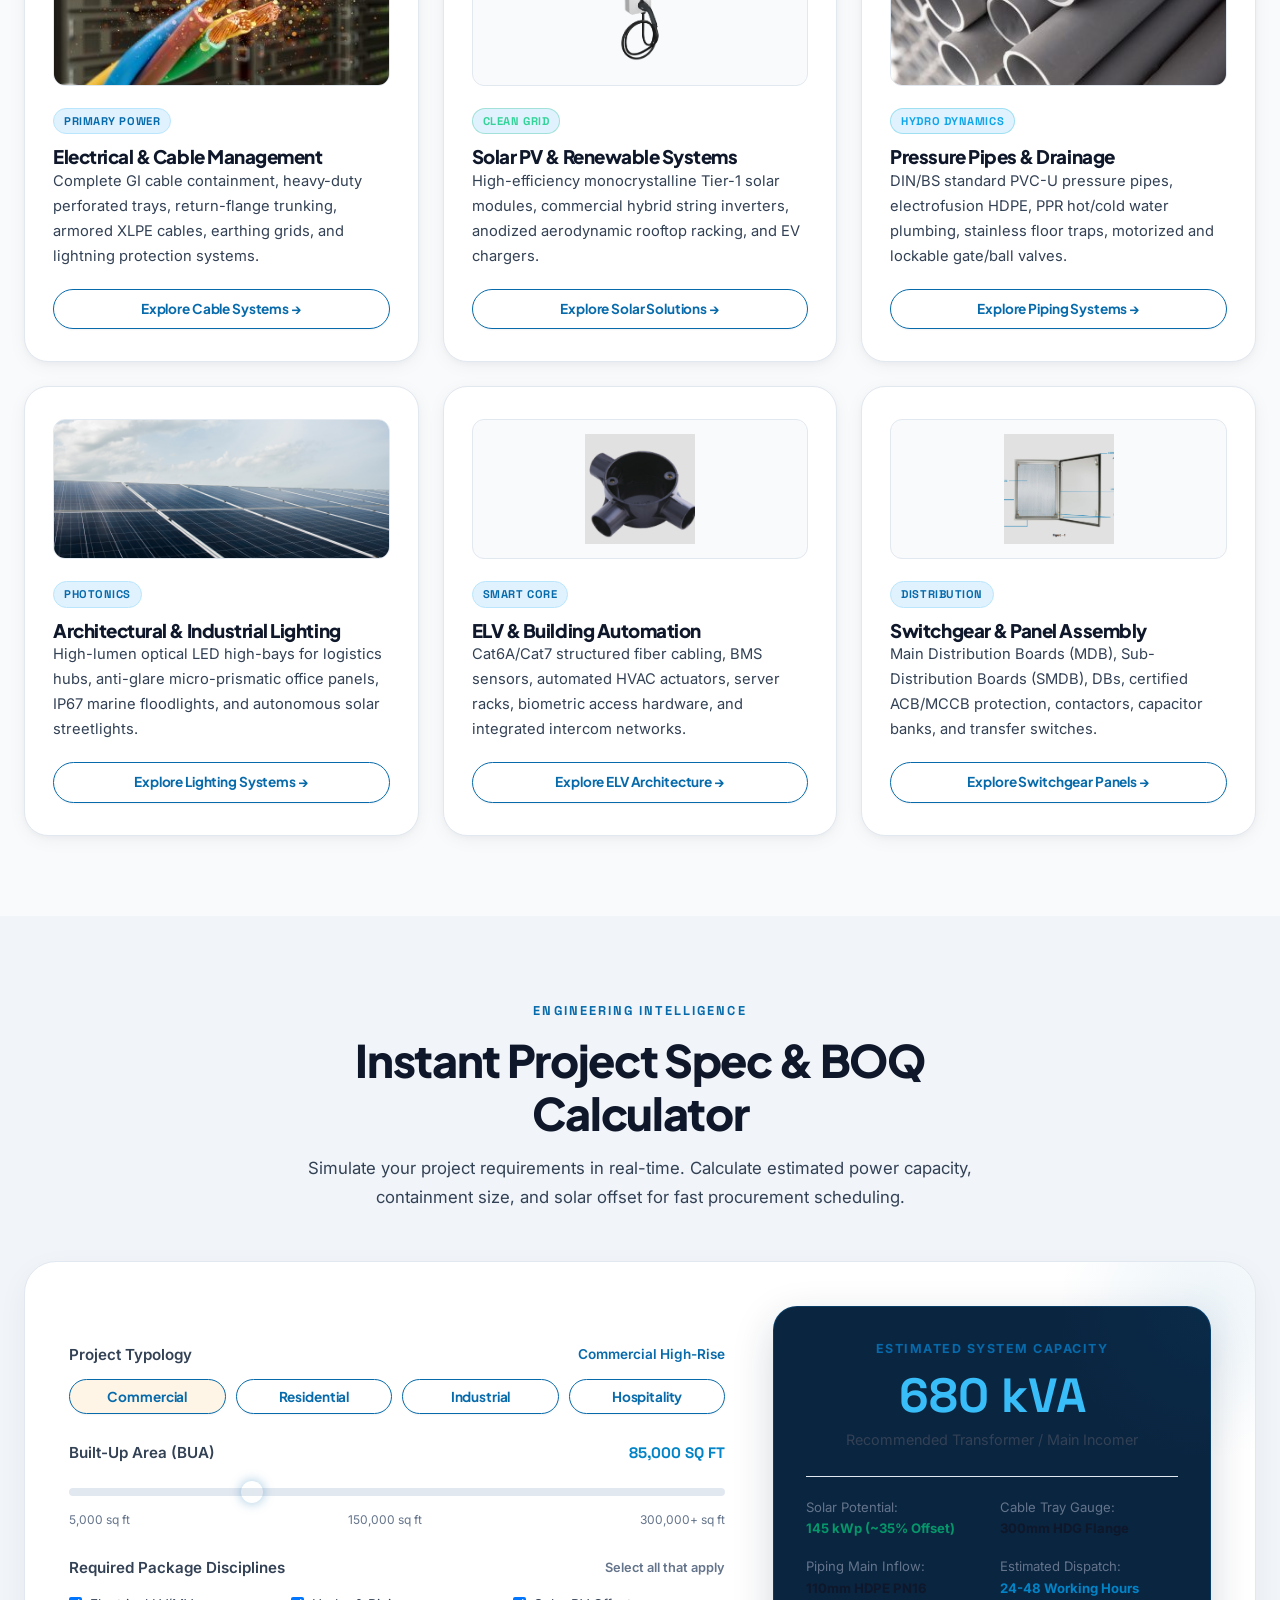
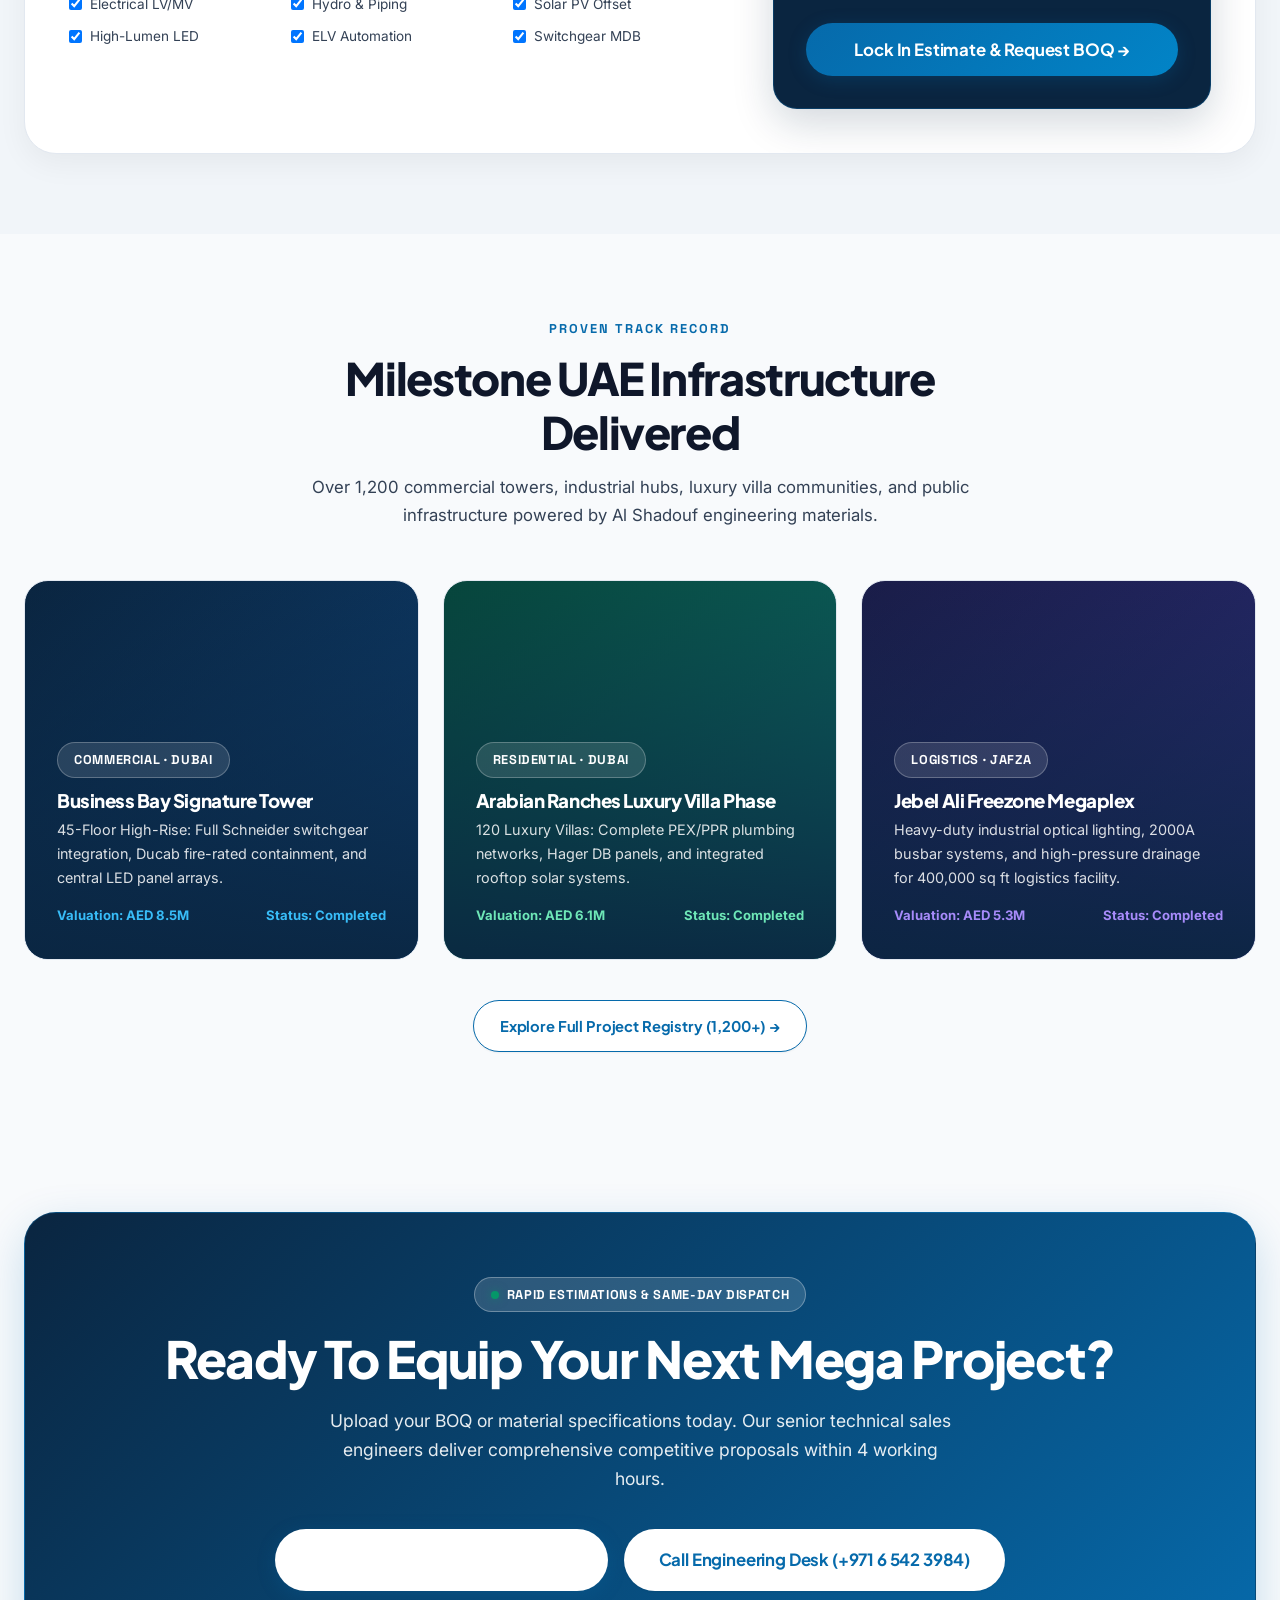
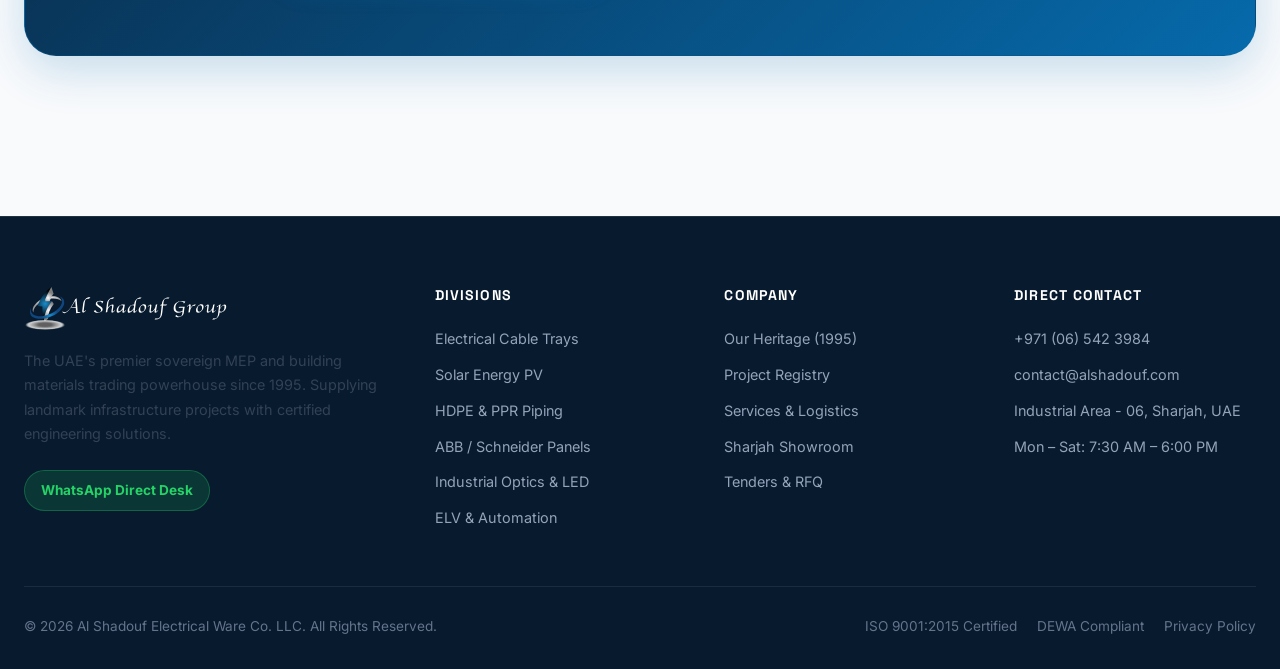
==== commit b75b8826: "fix: replace favicon with official Al Shadouf company logo in SVG, PNG, and ICO formats across all p" ====
--- a/index.html
+++ b/index.html
@@ -5,7 +5,12 @@
     <meta name="viewport" content="width=device-width, initial-scale=1.0">
     <meta name="description" content="Al Shadouf Group — Sovereign MEP & Building Materials Infrastructure across the UAE. Electrical, solar, piping, lighting, and switchgear.">
     <title>Al Shadouf Group | Next-Gen MEP Infrastructure — UAE</title>
-    <link rel="icon" type="image/svg+xml" href="images/favicon.svg">
+    <link rel="icon" type="image/png" sizes="192x192" href="images/cropped-shadoufNew_logo-192x192.png?v=2">
+    <link rel="icon" type="image/png" sizes="32x32" href="images/favicon-32x32.png?v=2">
+    <link rel="icon" type="image/png" sizes="16x16" href="images/favicon-16x16.png?v=2">
+    <link rel="icon" type="image/svg+xml" href="images/favicon.svg?v=2">
+    <link rel="apple-touch-icon" href="images/cropped-shadoufNew_logo-192x192.png?v=2">
+    <link rel="shortcut icon" href="favicon.ico?v=2">
     <link rel="stylesheet" href="css/style.css">
     <style>
       .hero {
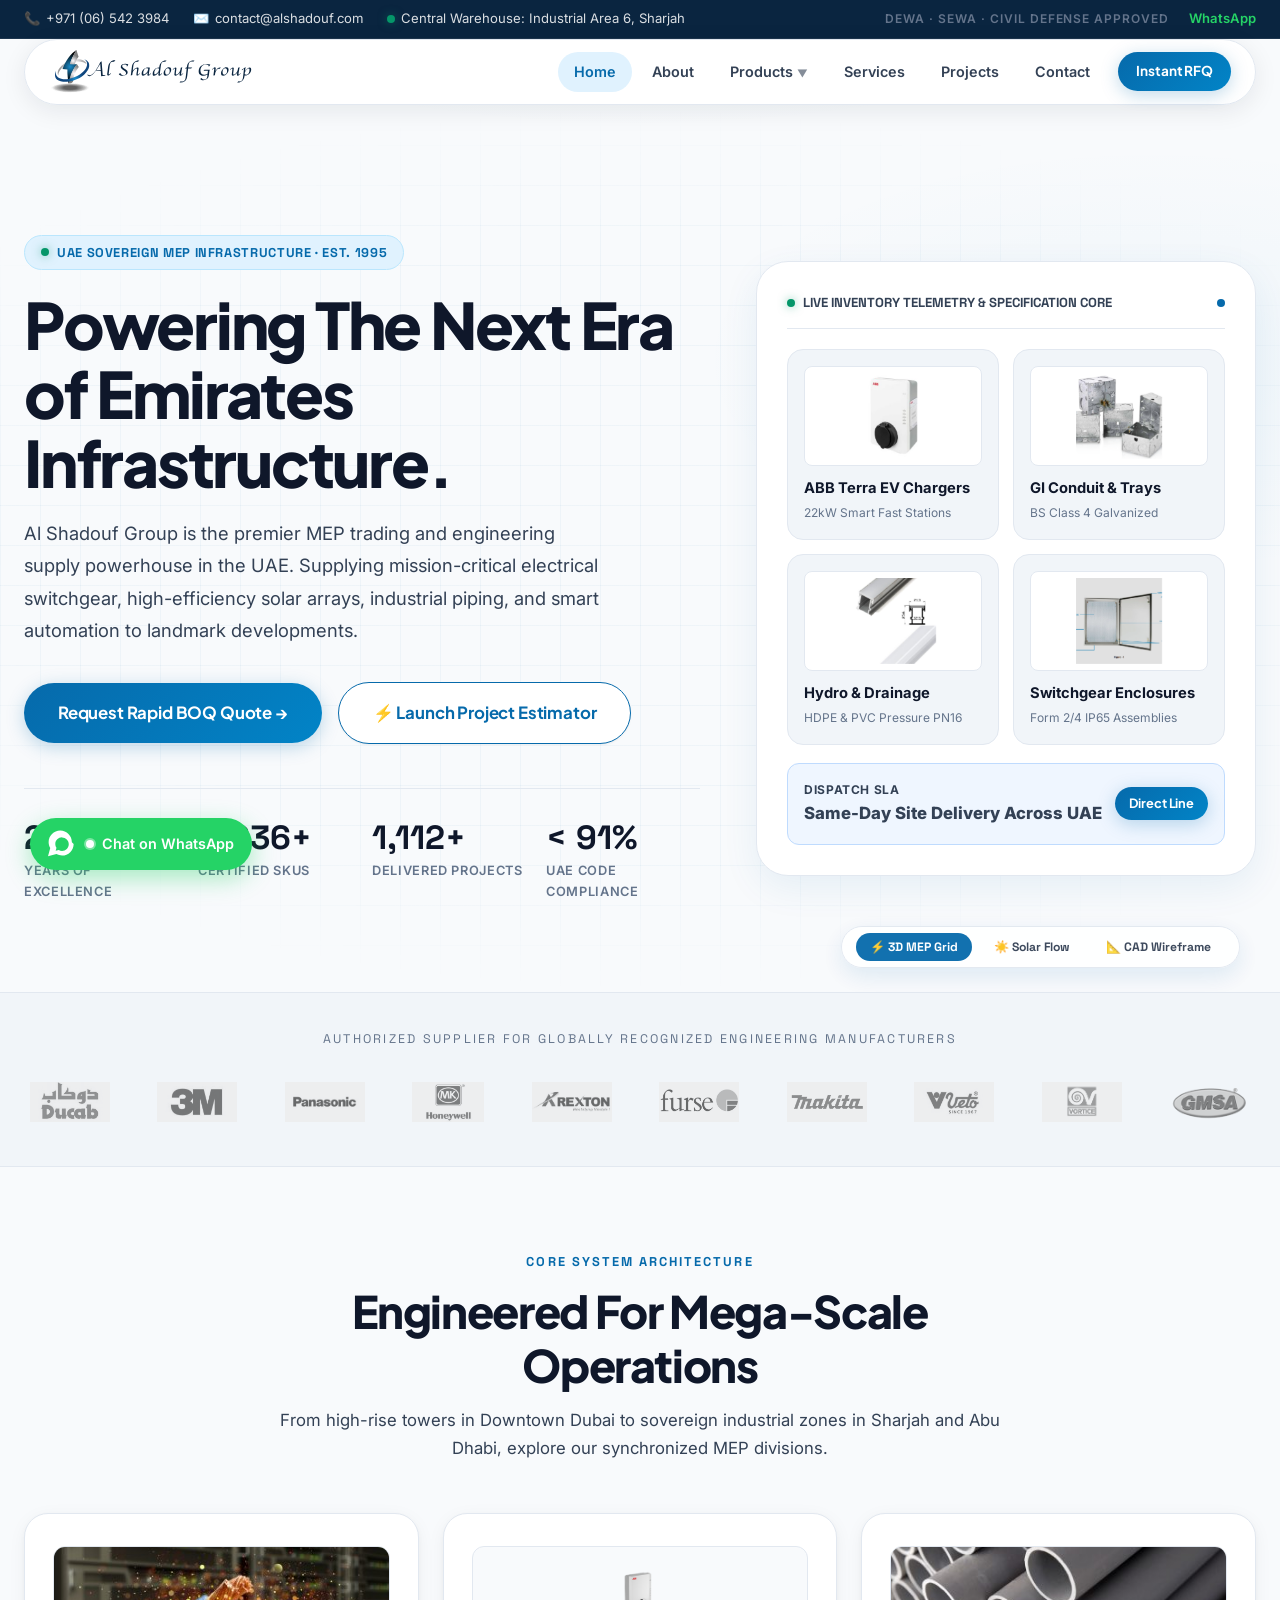
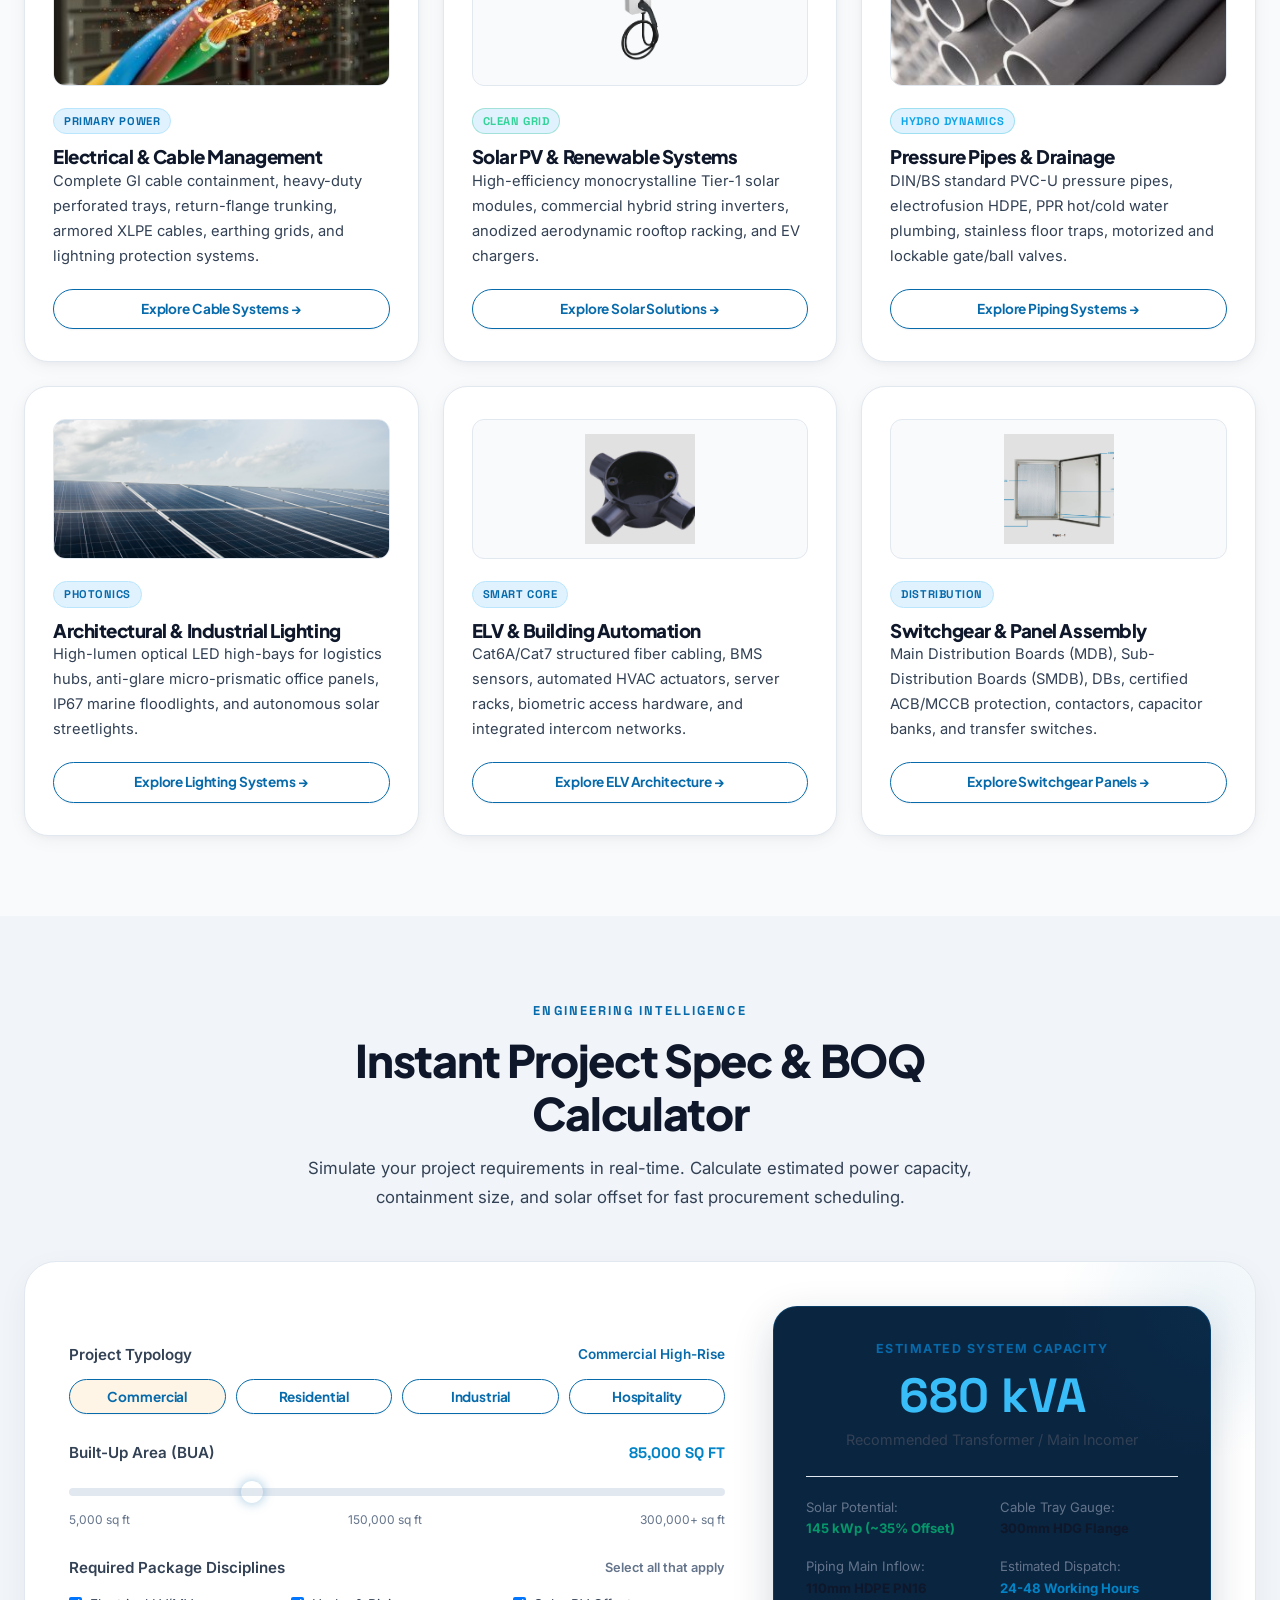
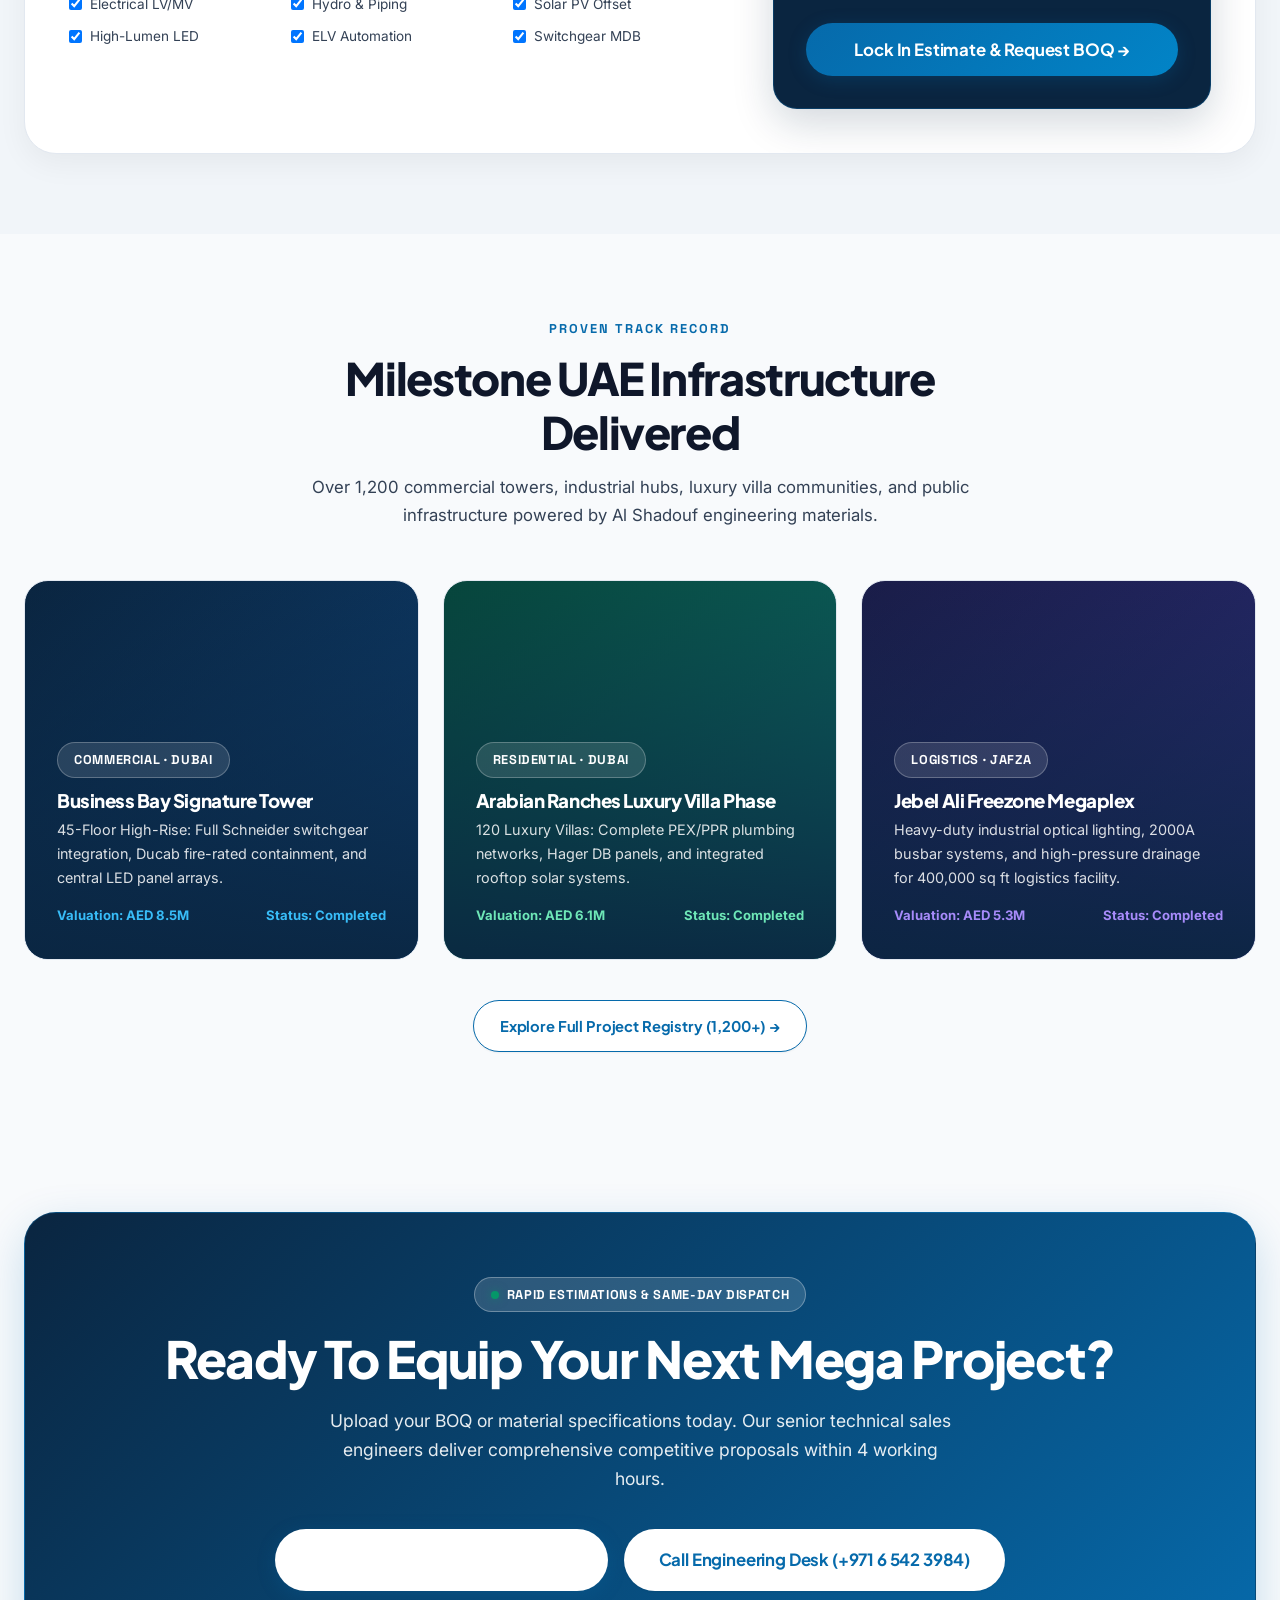
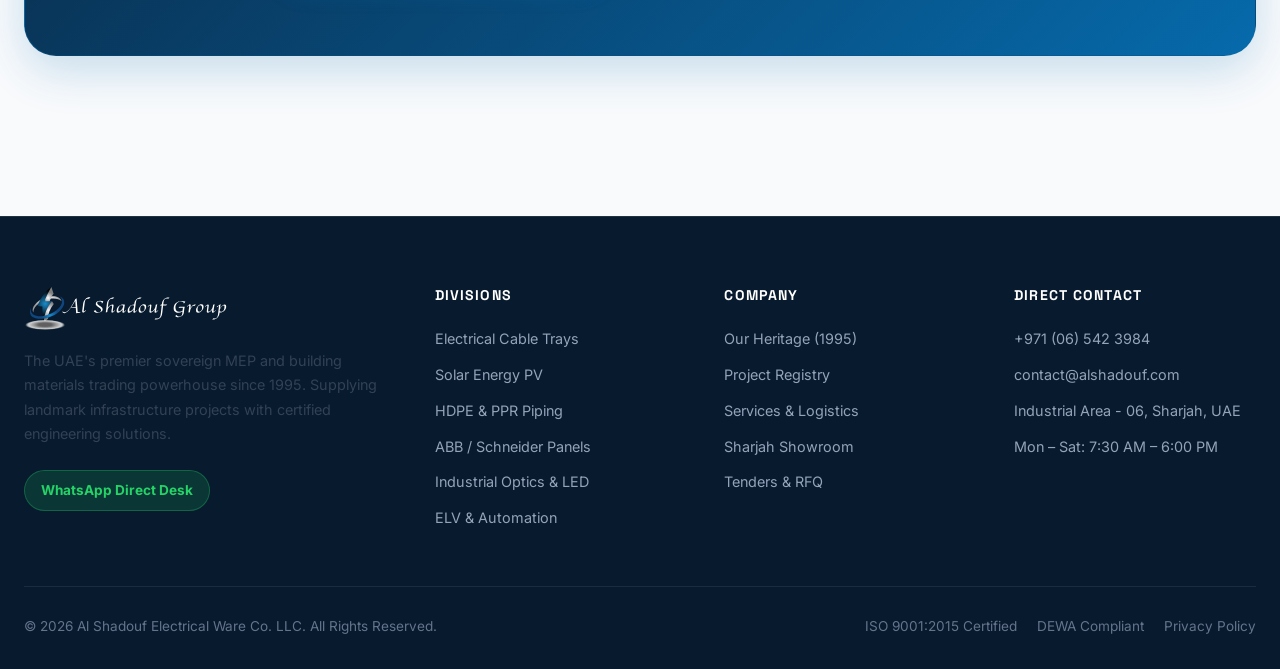
==== commit d41c4629: "feat: integrate interactive 3D WebGL infrastructure, CAD product inspector stage, 3D physics shadoof" ====
--- a/index.html
+++ b/index.html
@@ -312,6 +312,15 @@
     <!-- ===== HIGH-TECH HERO ===== -->
     <section class="hero">
         <div class="tech-grid-bg"></div>
+        <!-- 3D Interactive WebGL Infrastructure Canvas -->
+        <div class="hero-3d-container">
+            <canvas id="hero3dCanvas"></canvas>
+            <div class="hero-3d-dock">
+                <button class="hero-3d-btn active" onclick="setHero3DMode('mep'); this.parentElement.querySelectorAll('button').forEach(b=>b.classList.remove('active')); this.classList.add('active');">⚡ 3D MEP Grid</button>
+                <button class="hero-3d-btn" onclick="setHero3DMode('solar'); this.parentElement.querySelectorAll('button').forEach(b=>b.classList.remove('active')); this.classList.add('active');">☀️ Solar Flow</button>
+                <button class="hero-3d-btn" onclick="setHero3DMode('cad'); this.parentElement.querySelectorAll('button').forEach(b=>b.classList.remove('active')); this.classList.add('active');">📐 CAD Wireframe</button>
+            </div>
+        </div>
         <div class="container">
             <div class="hero-content">
                 <div class="hero-left">
@@ -814,6 +823,8 @@
             }
         }
     </script>
+    <script src="js/three.min.js"></script>
+    <script src="js/shadouf-3d.js"></script>
     <script src="js/main.js"></script>
 </body>
 </html>
--- a/css/style.css
+++ b/css/style.css
@@ -588,3 +588,318 @@
   .bento-grid { grid-template-columns: 1fr; }
   .footer-grid { grid-template-columns: 1fr; }
 }
+
+/* ===================================================================
+   ENTERPRISE 3D HARDWARE-ACCELERATED VISUAL SYSTEMS & CONTROLS
+   =================================================================== */
+
+/* 3D Dynamic Specular Glare Sheen */
+.card-3d-glare {
+  position: absolute;
+  top: 0;
+  left: 0;
+  right: 0;
+  bottom: 0;
+  border-radius: inherit;
+  pointer-events: none;
+  opacity: 0;
+  transition: opacity 0.25s ease;
+  z-index: 10;
+}
+
+/* Homepage Hero 3D Stage */
+.hero-3d-container {
+  position: absolute;
+  top: 0;
+  right: 0;
+  bottom: 0;
+  width: 58%;
+  pointer-events: auto;
+  z-index: 1;
+  display: flex;
+  align-items: center;
+  justify-content: center;
+  opacity: 0.95;
+}
+
+@media (max-width: 992px) {
+  .hero-3d-container {
+    position: relative;
+    width: 100%;
+    height: 380px;
+    margin-top: 24px;
+  }
+}
+
+#hero3dCanvas {
+  width: 100% !important;
+  height: 100% !important;
+  display: block;
+}
+
+.hero-3d-dock {
+  position: absolute;
+  bottom: 24px;
+  right: 40px;
+  background: rgba(255, 255, 255, 0.92);
+  backdrop-filter: blur(12px);
+  border: 1px solid var(--border-subtle);
+  border-radius: var(--radius-full);
+  padding: 6px 14px;
+  display: flex;
+  align-items: center;
+  gap: 8px;
+  box-shadow: 0 8px 24px rgba(6, 106, 171, 0.12);
+  z-index: 5;
+}
+
+.hero-3d-btn {
+  background: transparent;
+  border: none;
+  padding: 6px 14px;
+  border-radius: var(--radius-full);
+  font-family: var(--font-display);
+  font-size: 0.76rem;
+  font-weight: 700;
+  color: var(--text-muted);
+  cursor: pointer;
+  transition: all 0.2s ease;
+}
+
+.hero-3d-btn:hover, .hero-3d-btn.active {
+  background: var(--blue-primary);
+  color: #FFFFFF;
+}
+
+/* Products Page: 3D CAD Product Inspector Stage */
+.product-3d-stage {
+  background: #FFFFFF;
+  border: 1px solid var(--border-subtle);
+  border-radius: var(--radius-xl);
+  padding: 30px;
+  margin-top: 32px;
+  margin-bottom: 40px;
+  box-shadow: 0 16px 40px rgba(6, 106, 171, 0.08);
+  position: relative;
+  overflow: hidden;
+}
+
+.product-3d-stage::before {
+  content: '';
+  position: absolute;
+  top: 0; left: 0; right: 0; height: 3px;
+  background: linear-gradient(90deg, var(--royal-blue, #066AAB), var(--sky-blue, #0284C7), #38BDF8);
+}
+
+.p3d-header {
+  display: flex;
+  align-items: center;
+  justify-content: space-between;
+  flex-wrap: wrap;
+  gap: 16px;
+  margin-bottom: 24px;
+  padding-bottom: 18px;
+  border-bottom: 1px solid var(--border-subtle);
+}
+
+.p3d-title-group {
+  display: flex;
+  align-items: center;
+  gap: 14px;
+}
+
+.p3d-badge {
+  background: #EFF6FF;
+  border: 1px solid #BFDBFE;
+  color: var(--blue-primary);
+  font-family: var(--font-display);
+  font-size: 0.72rem;
+  font-weight: 800;
+  padding: 6px 12px;
+  border-radius: var(--radius-full);
+  letter-spacing: 0.08em;
+  text-transform: uppercase;
+}
+
+.p3d-model-tabs {
+  display: flex;
+  align-items: center;
+  gap: 8px;
+  flex-wrap: wrap;
+}
+
+.p3d-tab-btn {
+  background: var(--bg-surface);
+  border: 1px solid var(--border-subtle);
+  border-radius: var(--radius-md);
+  padding: 9px 16px;
+  font-family: var(--font-heading);
+  font-size: 0.84rem;
+  font-weight: 700;
+  color: var(--text-muted);
+  cursor: pointer;
+  transition: all 0.2s ease;
+  display: flex;
+  align-items: center;
+  gap: 8px;
+}
+
+.p3d-tab-btn:hover {
+  border-color: var(--blue-primary);
+  color: var(--navy);
+  transform: translateY(-2px);
+}
+
+.p3d-tab-btn.active {
+  background: #0A2540;
+  border-color: #0A2540;
+  color: #FFFFFF;
+  box-shadow: 0 4px 14px rgba(10, 37, 64, 0.25);
+}
+
+.p3d-viewport-grid {
+  display: grid;
+  grid-template-columns: 1.5fr 1fr;
+  gap: 28px;
+  align-items: center;
+}
+
+@media (max-width: 900px) {
+  .p3d-viewport-grid { grid-template-columns: 1fr; }
+}
+
+.p3d-canvas-wrapper {
+  background: radial-gradient(circle at 50% 50%, rgba(6, 106, 171, 0.05), transparent 70%), #F8FAFC;
+  border: 1px solid var(--border-subtle);
+  border-radius: var(--radius-lg);
+  height: 380px;
+  position: relative;
+  overflow: hidden;
+  cursor: grab;
+}
+
+.p3d-canvas-wrapper:active {
+  cursor: grabbing;
+}
+
+#product3dCanvas {
+  width: 100% !important;
+  height: 100% !important;
+  display: block;
+}
+
+.p3d-toolbar {
+  position: absolute;
+  bottom: 14px;
+  left: 14px;
+  right: 14px;
+  display: flex;
+  align-items: center;
+  justify-content: space-between;
+  pointer-events: none;
+}
+
+.p3d-tools-group {
+  display: flex;
+  gap: 6px;
+  pointer-events: auto;
+}
+
+.p3d-tool-btn {
+  background: rgba(255, 255, 255, 0.94);
+  border: 1px solid var(--border-subtle);
+  border-radius: var(--radius-sm);
+  padding: 6px 12px;
+  font-size: 0.76rem;
+  font-weight: 700;
+  color: var(--text-muted);
+  cursor: pointer;
+  transition: all 0.2s ease;
+  box-shadow: 0 2px 6px rgba(0,0,0,0.06);
+}
+
+.p3d-tool-btn:hover, .p3d-tool-btn.active {
+  background: var(--blue-primary);
+  border-color: var(--blue-primary);
+  color: #FFFFFF;
+}
+
+.p3d-drag-hint {
+  font-size: 0.72rem;
+  color: var(--text-dim);
+  font-family: var(--font-mono, monospace);
+  background: rgba(255, 255, 255, 0.85);
+  padding: 4px 10px;
+  border-radius: var(--radius-full);
+}
+
+.p3d-spec-card {
+  background: var(--bg-surface);
+  border: 1px solid var(--border-subtle);
+  border-radius: var(--radius-lg);
+  padding: 24px;
+}
+
+.p3d-spec-card h3 {
+  font-size: 1.25rem;
+  color: var(--navy);
+  margin-bottom: 10px;
+  line-height: 1.3;
+}
+
+.p3d-spec-card p {
+  font-size: 0.9rem;
+  color: var(--text-muted);
+  line-height: 1.6;
+  margin-bottom: 20px;
+}
+
+.p3d-stats-row {
+  display: grid;
+  grid-template-columns: 1fr 1fr;
+  gap: 12px;
+  padding-top: 18px;
+  border-top: 1px solid var(--border-subtle);
+}
+
+.p3d-stat-item {
+  background: #FFFFFF;
+  border: 1px solid var(--border-subtle);
+  border-radius: var(--radius-sm);
+  padding: 10px 14px;
+}
+
+.p3d-stat-val {
+  font-size: 1.1rem;
+  font-weight: 800;
+  color: var(--blue-primary);
+  font-family: var(--font-display);
+}
+
+.p3d-stat-lbl {
+  font-size: 0.72rem;
+  color: var(--text-dim);
+  text-transform: uppercase;
+  letter-spacing: 0.05em;
+}
+
+/* 3D Shadoof Canvas in About */
+#shadoof3dCanvas {
+  width: 100% !important;
+  height: 240px !important;
+  display: block;
+}
+
+/* 3D Services Hologram Canvas */
+#services3dCanvas {
+  width: 100% !important;
+  height: 320px !important;
+  display: block;
+}
+
+/* 3D Projects Radar Globe Canvas */
+#projects3dCanvas {
+  width: 100% !important;
+  height: 300px !important;
+  display: block;
+}
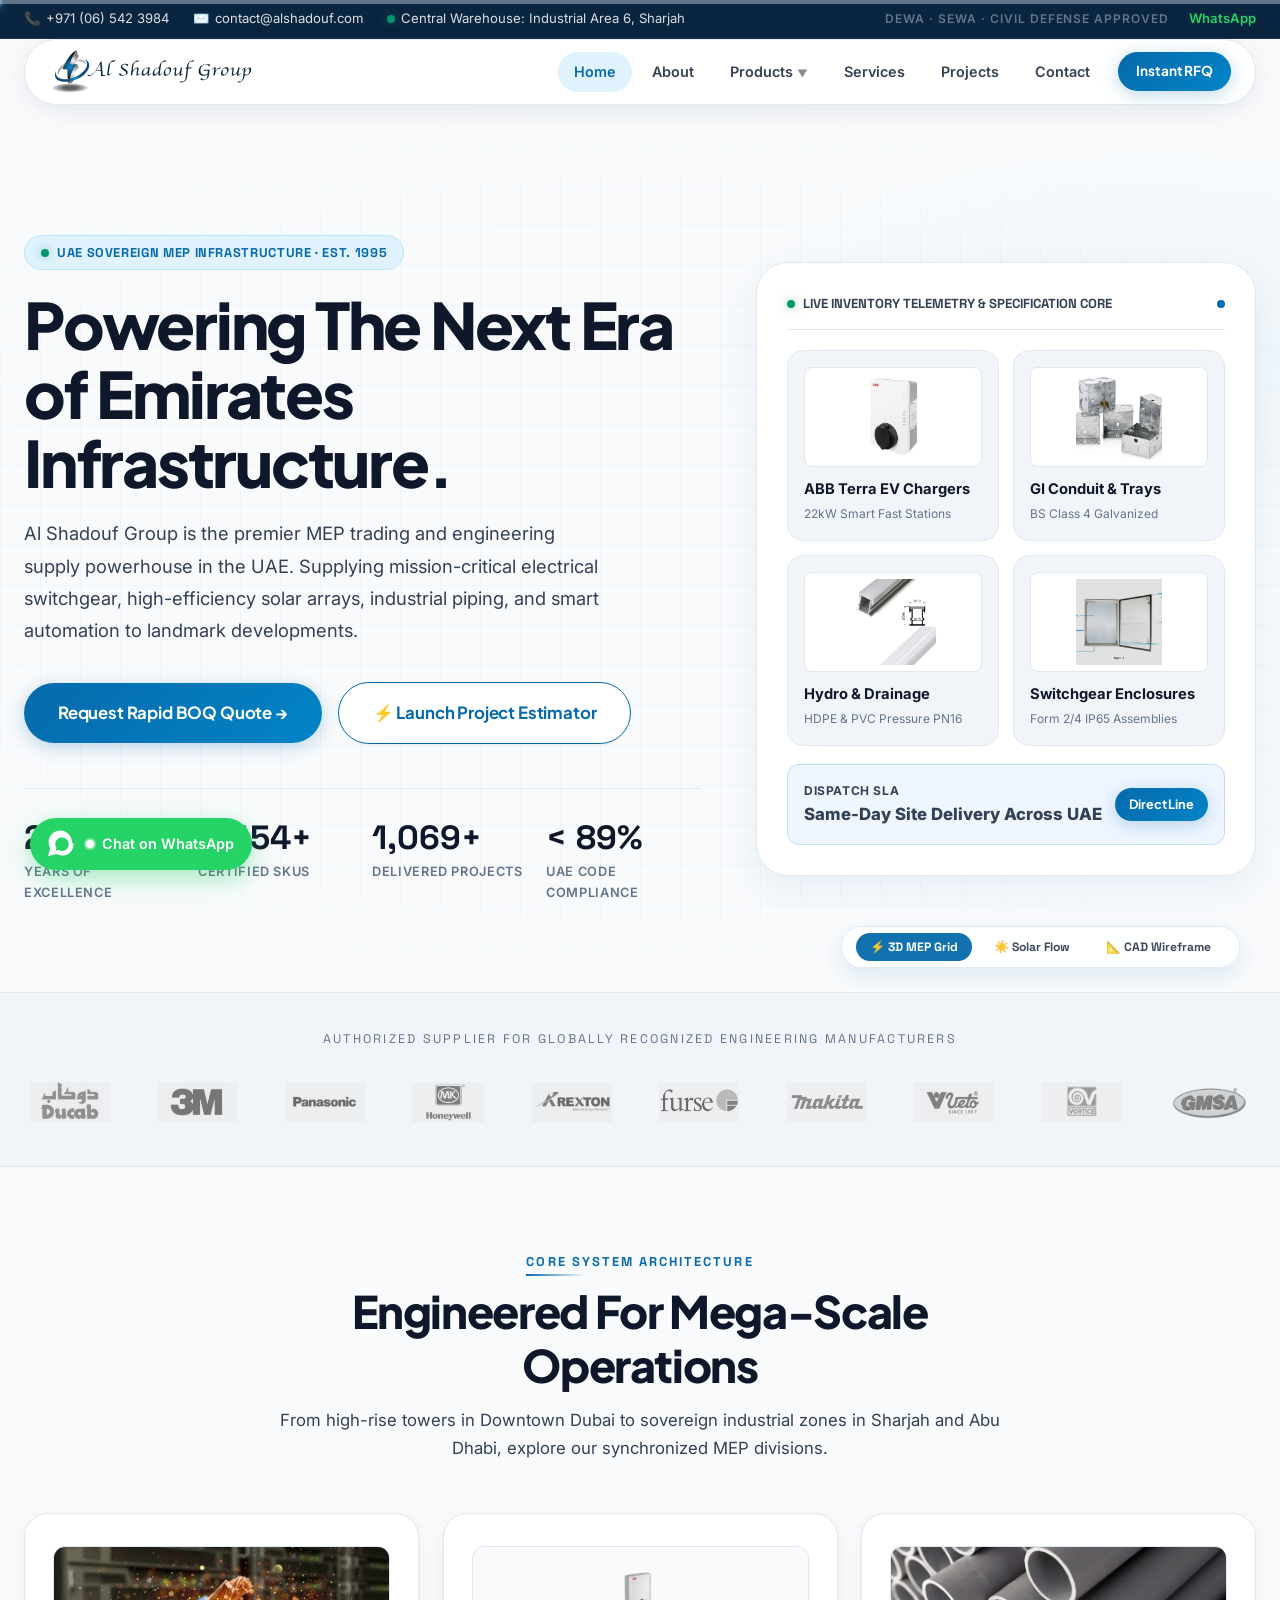
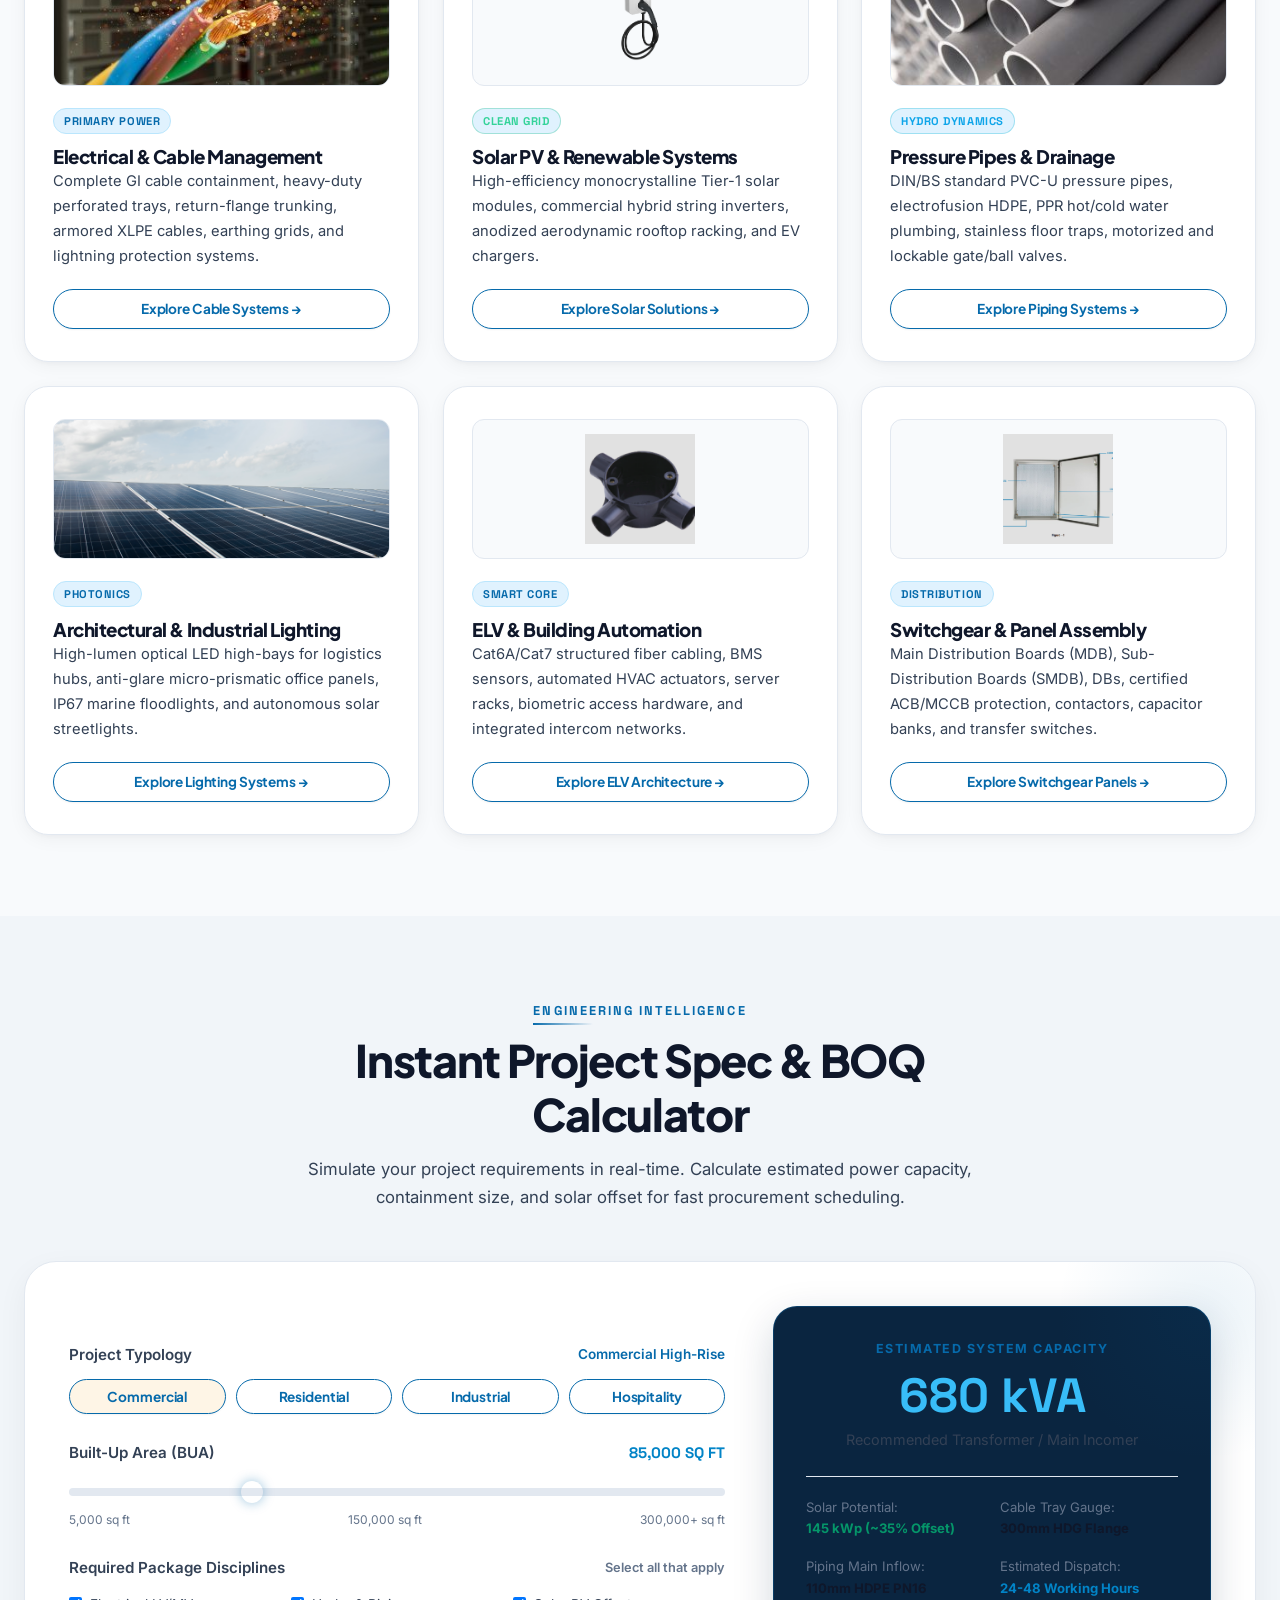
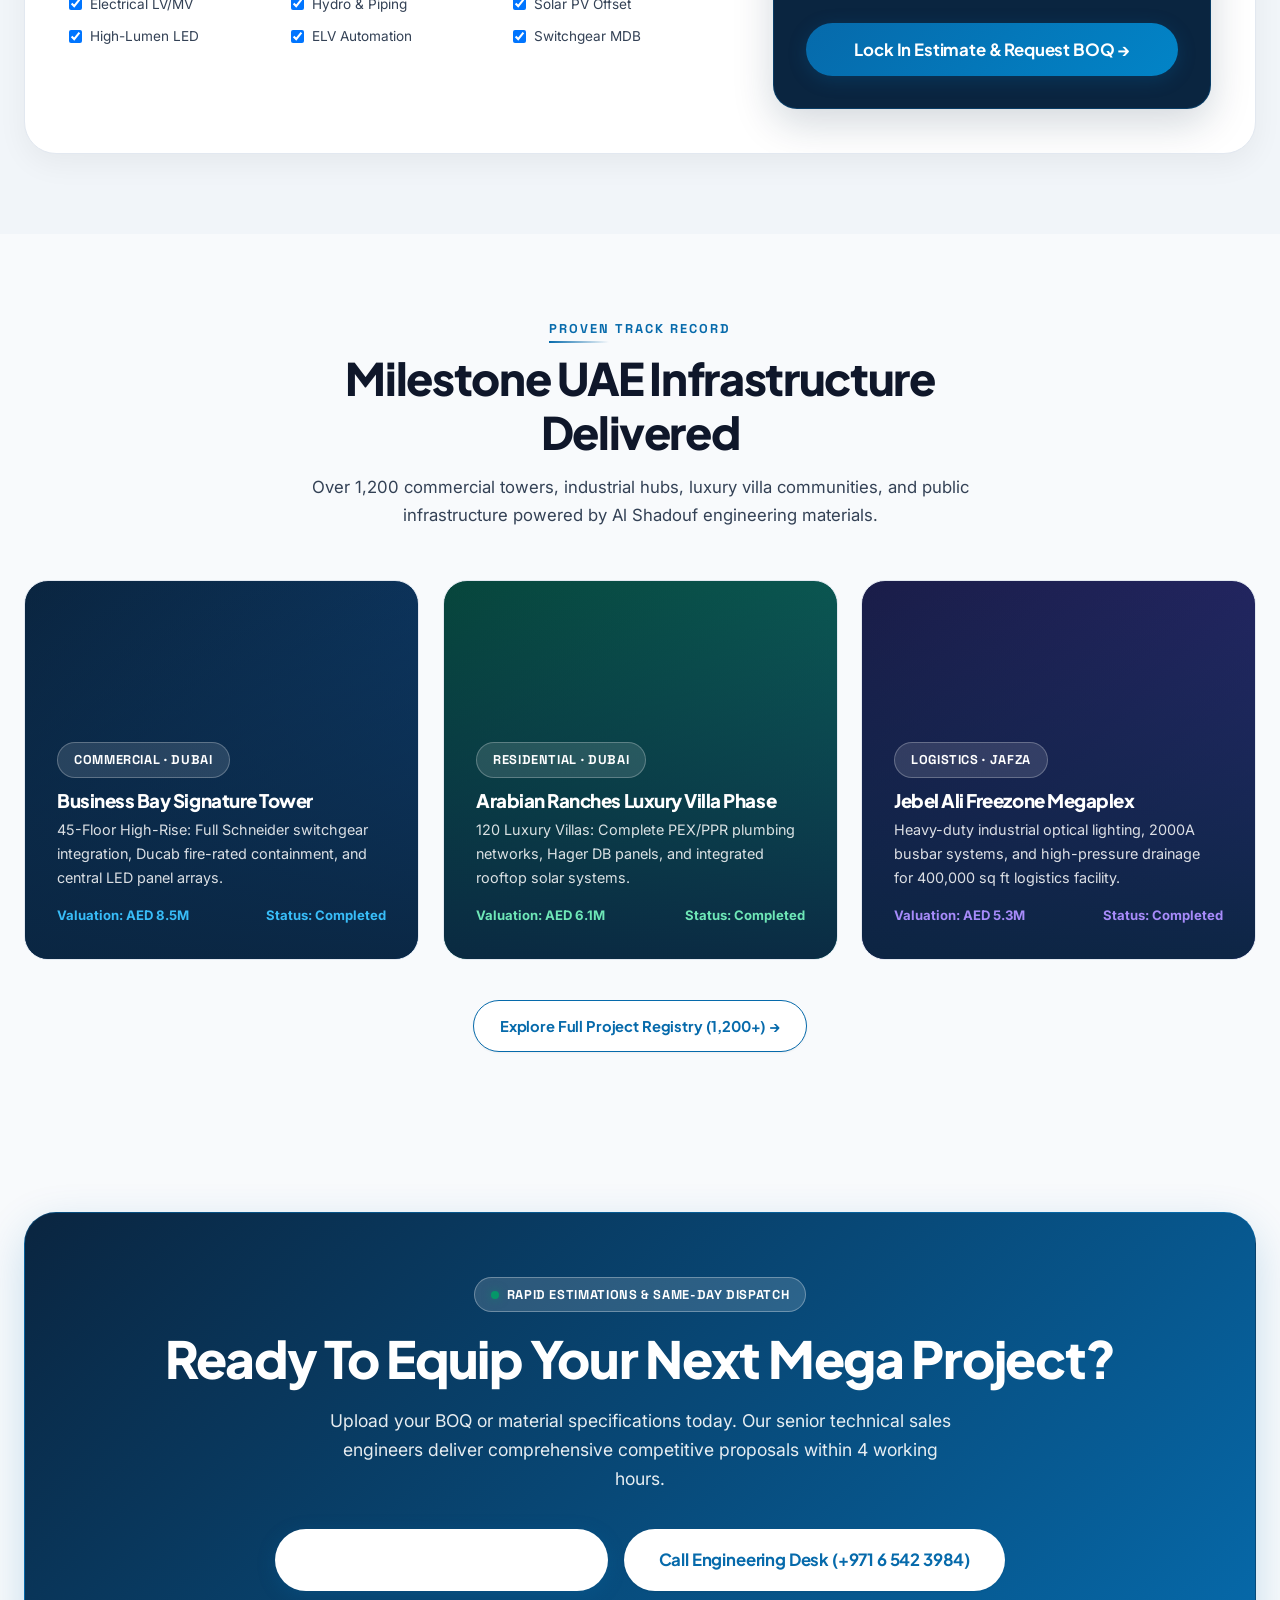
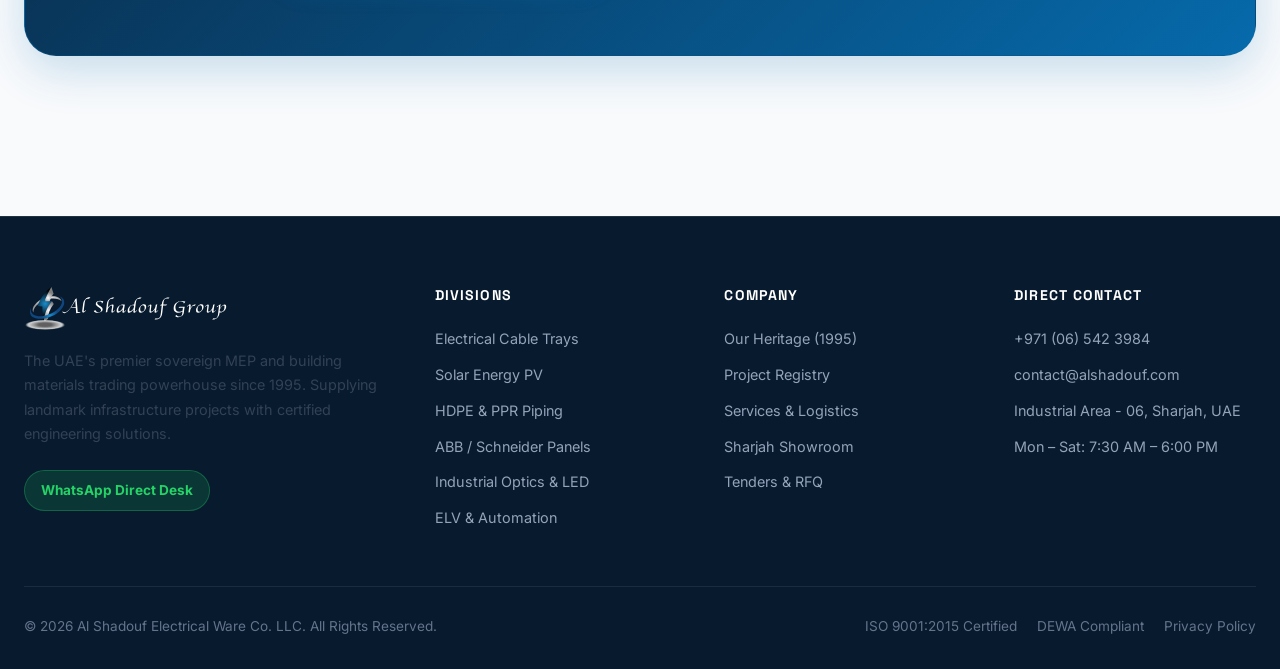
==== commit 3bfe86c8: "feat: implement Lenis buttery smooth inertia scrolling, kinetic staggered reveals, telemetry reading" ====
--- a/index.html
+++ b/index.html
@@ -823,6 +823,8 @@
             }
         }
     </script>
+    <script src="js/lenis.min.js"></script>
+    <script src="js/shadouf-scroll.js"></script>
     <script src="js/three.min.js"></script>
     <script src="js/shadouf-3d.js"></script>
     <script src="js/main.js"></script>
--- a/css/style.css
+++ b/css/style.css
@@ -903,3 +903,195 @@
   height: 300px !important;
   display: block;
 }
+
+/* ===================================================================
+   SMOOTH SCROLLING & MEANINGFUL KINETIC REVEALS
+   =================================================================== */
+
+/* HTML & Body Lenis Setup */
+html.lenis, html.lenis body {
+  height: auto;
+}
+
+.lenis.lenis-smooth {
+  scroll-behavior: auto !important;
+}
+
+.lenis.lenis-smooth [data-lenis-prevent] {
+  overscroll-behavior: contain;
+}
+
+.lenis.lenis-stopped {
+  overflow: hidden;
+}
+
+.lenis.lenis-smooth iframe {
+  pointer-events: none;
+}
+
+/* Top Telemetry Reading Progress Bar */
+#scrollProgressBar {
+  position: fixed;
+  top: 0;
+  left: 0;
+  right: 0;
+  height: 3.5px;
+  background: rgba(226, 232, 240, 0.4);
+  z-index: 99999;
+  pointer-events: none;
+}
+
+.scroll-progress-fill {
+  height: 100%;
+  width: 0%;
+  background: linear-gradient(90deg, #066AAB, #0284C7, #38BDF8);
+  position: relative;
+  transition: width 0.08s linear;
+  box-shadow: 0 0 10px rgba(56, 189, 248, 0.5);
+}
+
+.scroll-progress-head {
+  position: absolute;
+  right: 0;
+  top: -2px;
+  width: 8px;
+  height: 8px;
+  border-radius: 50%;
+  background: #38BDF8;
+  box-shadow: 0 0 12px #38BDF8, 0 0 4px #FFFFFF;
+}
+
+/* Circular SVG Progress Back-to-Top */
+.back-to-top-circle {
+  position: fixed;
+  bottom: 30px;
+  right: 30px;
+  width: 52px;
+  height: 52px;
+  border-radius: 50%;
+  background: #FFFFFF;
+  box-shadow: 0 8px 24px rgba(6, 106, 171, 0.15);
+  display: flex;
+  align-items: center;
+  justify-content: center;
+  cursor: pointer;
+  z-index: 990;
+  opacity: 0;
+  visibility: hidden;
+  transform: translateY(20px) scale(0.9);
+  transition: opacity 0.35s ease, transform 0.35s cubic-bezier(0.16, 1, 0.3, 1), visibility 0.35s, box-shadow 0.3s ease;
+}
+
+.back-to-top-circle.visible {
+  opacity: 1;
+  visibility: visible;
+  transform: translateY(0) scale(1);
+}
+
+.back-to-top-circle:hover {
+  transform: translateY(-4px) scale(1.05);
+  box-shadow: 0 12px 32px rgba(6, 106, 171, 0.25);
+}
+
+.progress-ring {
+  position: absolute;
+  top: 0;
+  left: 0;
+  transform: rotate(-90deg);
+}
+
+.progress-ring-bg {
+  stroke: rgba(226, 232, 240, 0.8);
+}
+
+.progress-ring-circle {
+  stroke: var(--blue-primary, #066AAB);
+  stroke-linecap: round;
+  transition: stroke-dashoffset 0.1s linear;
+}
+
+.back-to-top-arrow {
+  font-size: 1.25rem;
+  font-weight: 800;
+  color: var(--navy, #0A2540);
+  line-height: 1;
+  position: relative;
+  z-index: 2;
+  transition: transform 0.2s ease, color 0.2s ease;
+}
+
+.back-to-top-circle:hover .back-to-top-arrow {
+  transform: translateY(-2px);
+  color: var(--blue-primary, #066AAB);
+}
+
+/* Meaningful Kinetic Scroll Reveals */
+.scroll-reveal {
+  opacity: 0;
+  transform: translateY(36px) scale(0.985);
+  filter: blur(4px);
+  transition: opacity 0.75s cubic-bezier(0.16, 1, 0.3, 1),
+              transform 0.75s cubic-bezier(0.16, 1, 0.3, 1),
+              filter 0.65s cubic-bezier(0.16, 1, 0.3, 1);
+  transition-delay: calc(var(--stagger, 0) * 75ms);
+  will-change: transform, opacity, filter;
+}
+
+.scroll-reveal.in-view {
+  opacity: 1;
+  transform: translateY(0) scale(1);
+  filter: blur(0);
+}
+
+/* Stagger Fade for Grids */
+.fade-in {
+  opacity: 0;
+  transform: translateY(28px);
+  transition: opacity 0.7s cubic-bezier(0.16, 1, 0.3, 1),
+              transform 0.7s cubic-bezier(0.16, 1, 0.3, 1);
+  transition-delay: calc(var(--stagger, 0) * 65ms);
+}
+
+.fade-in.visible, .fade-in.in-view {
+  opacity: 1;
+  transform: translateY(0);
+}
+
+/* Section Header Overline Kinetic Line Unfurl */
+.section-header .overline {
+  position: relative;
+}
+
+.section-header .overline::after {
+  content: '';
+  position: absolute;
+  bottom: -4px;
+  left: 0;
+  width: 0%;
+  height: 2px;
+  background: linear-gradient(90deg, var(--blue-primary, #066AAB), transparent);
+  transition: width 0.8s cubic-bezier(0.16, 1, 0.3, 1) 0.2s;
+}
+
+.section-header.in-view .overline::after {
+  width: 60px;
+}
+
+/* Timeline Active Node Pulse */
+.timeline-node {
+  transition: transform 0.4s cubic-bezier(0.16, 1, 0.3, 1), border-color 0.4s ease;
+}
+
+.timeline-node.node-active {
+  transform: translateX(6px);
+}
+
+.timeline-node.node-active .timeline-year {
+  color: var(--blue-primary, #066AAB);
+  text-shadow: 0 0 16px rgba(6, 106, 171, 0.3);
+}
+
+/* Card Subtle Floating Depth during scroll */
+.bento-card, .product-card, .project-card, .service-card {
+  will-change: transform;
+}
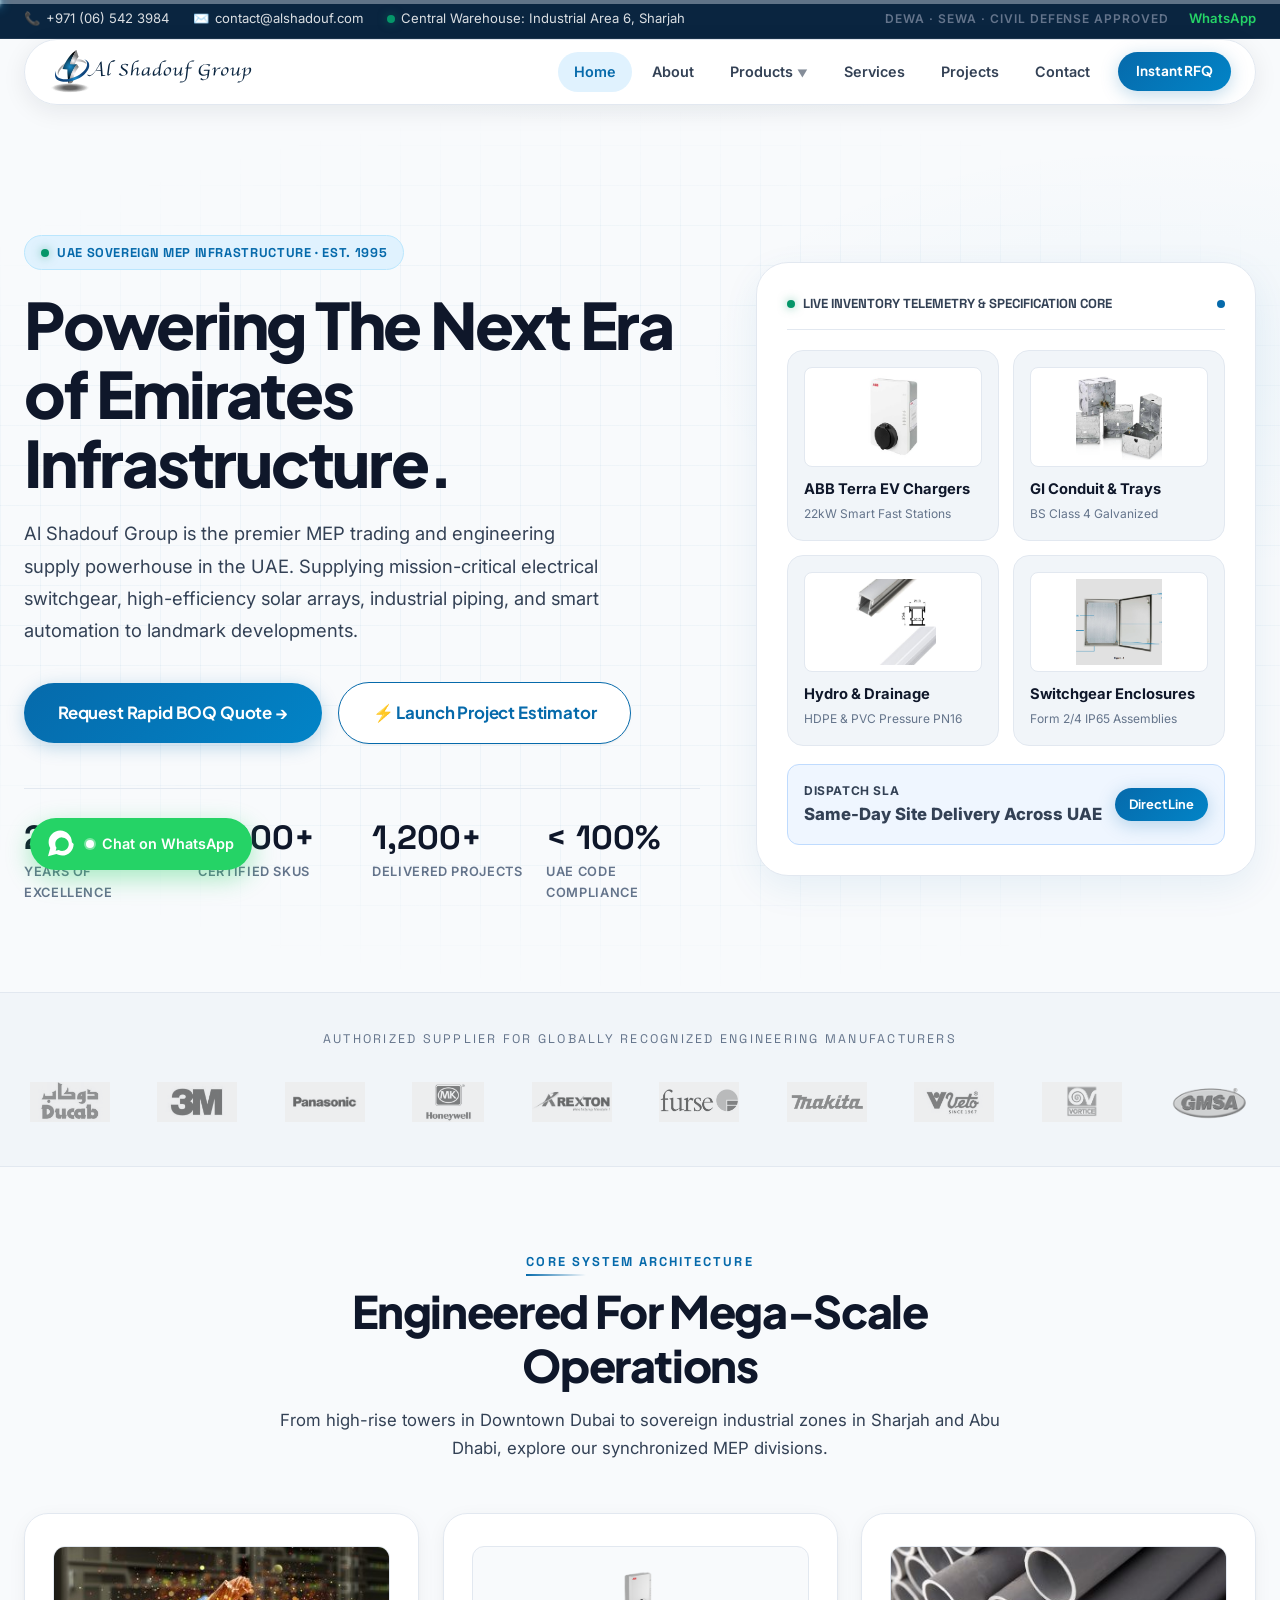
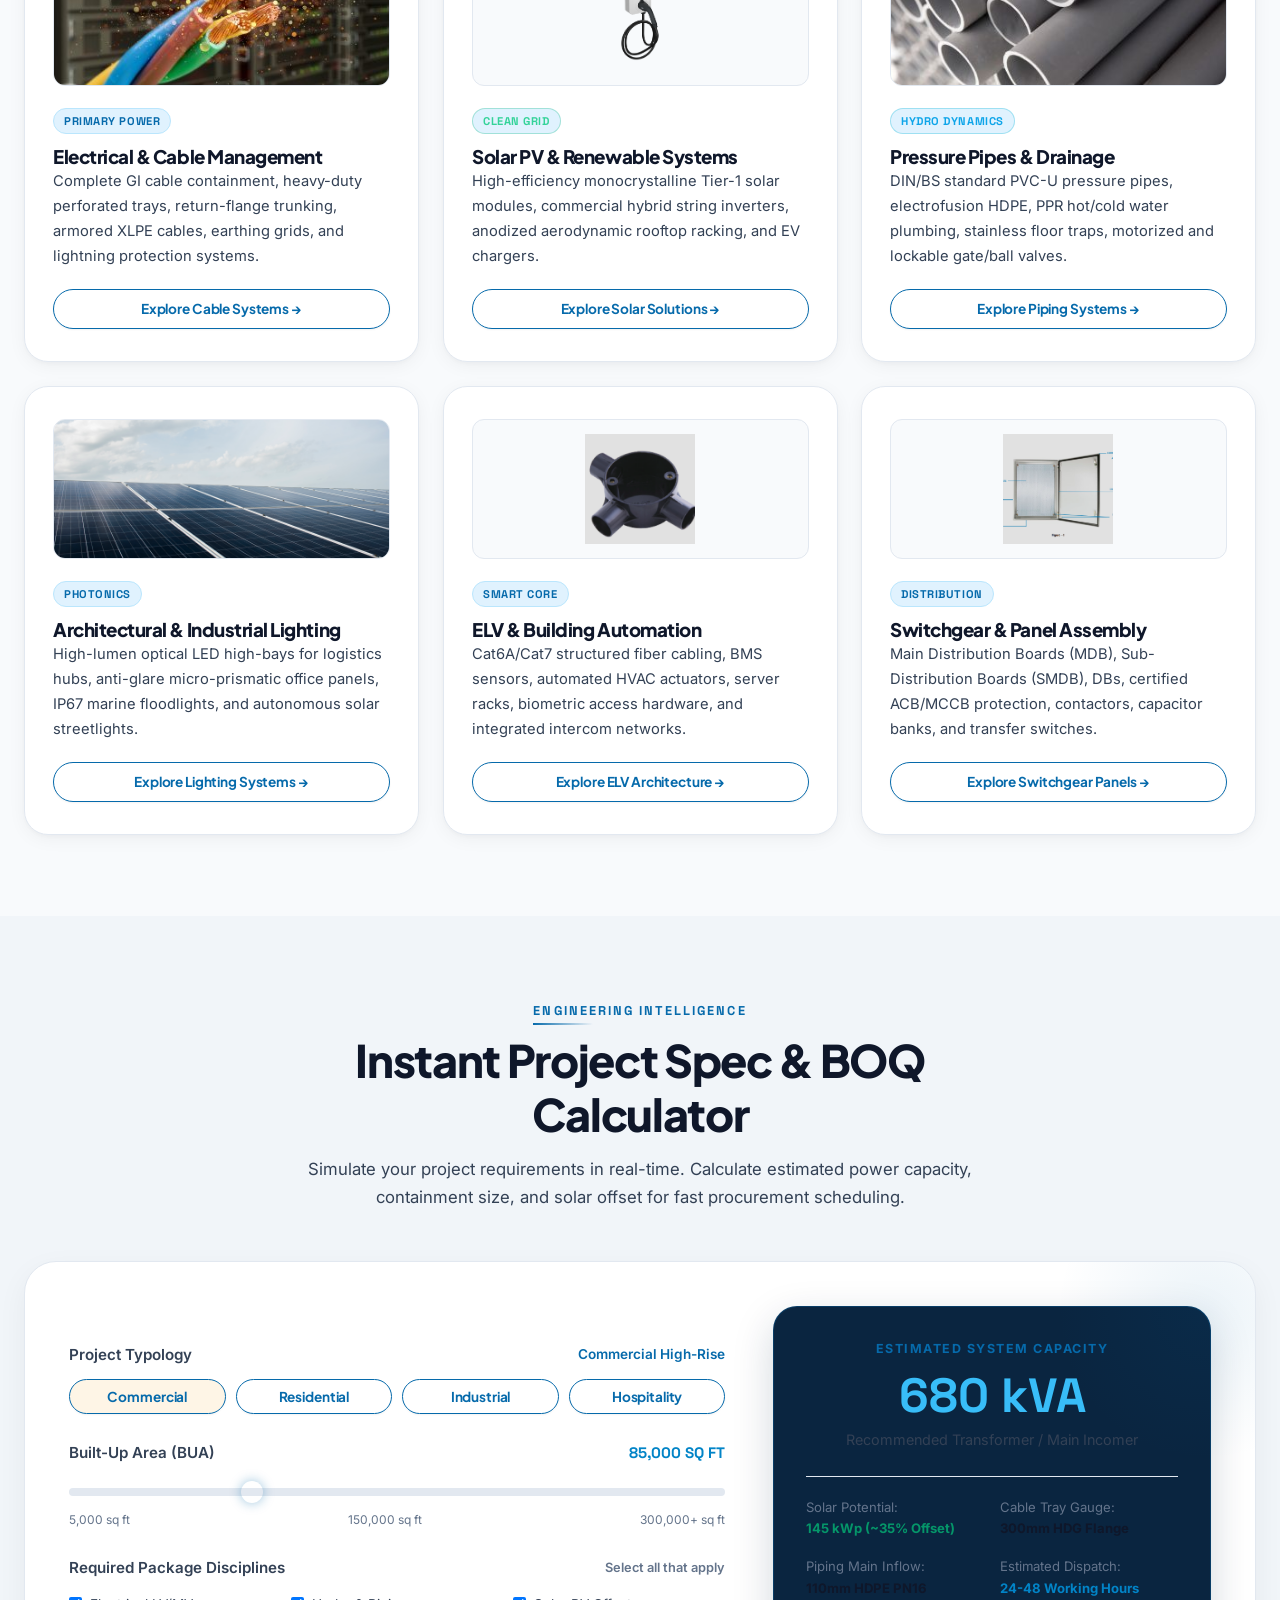
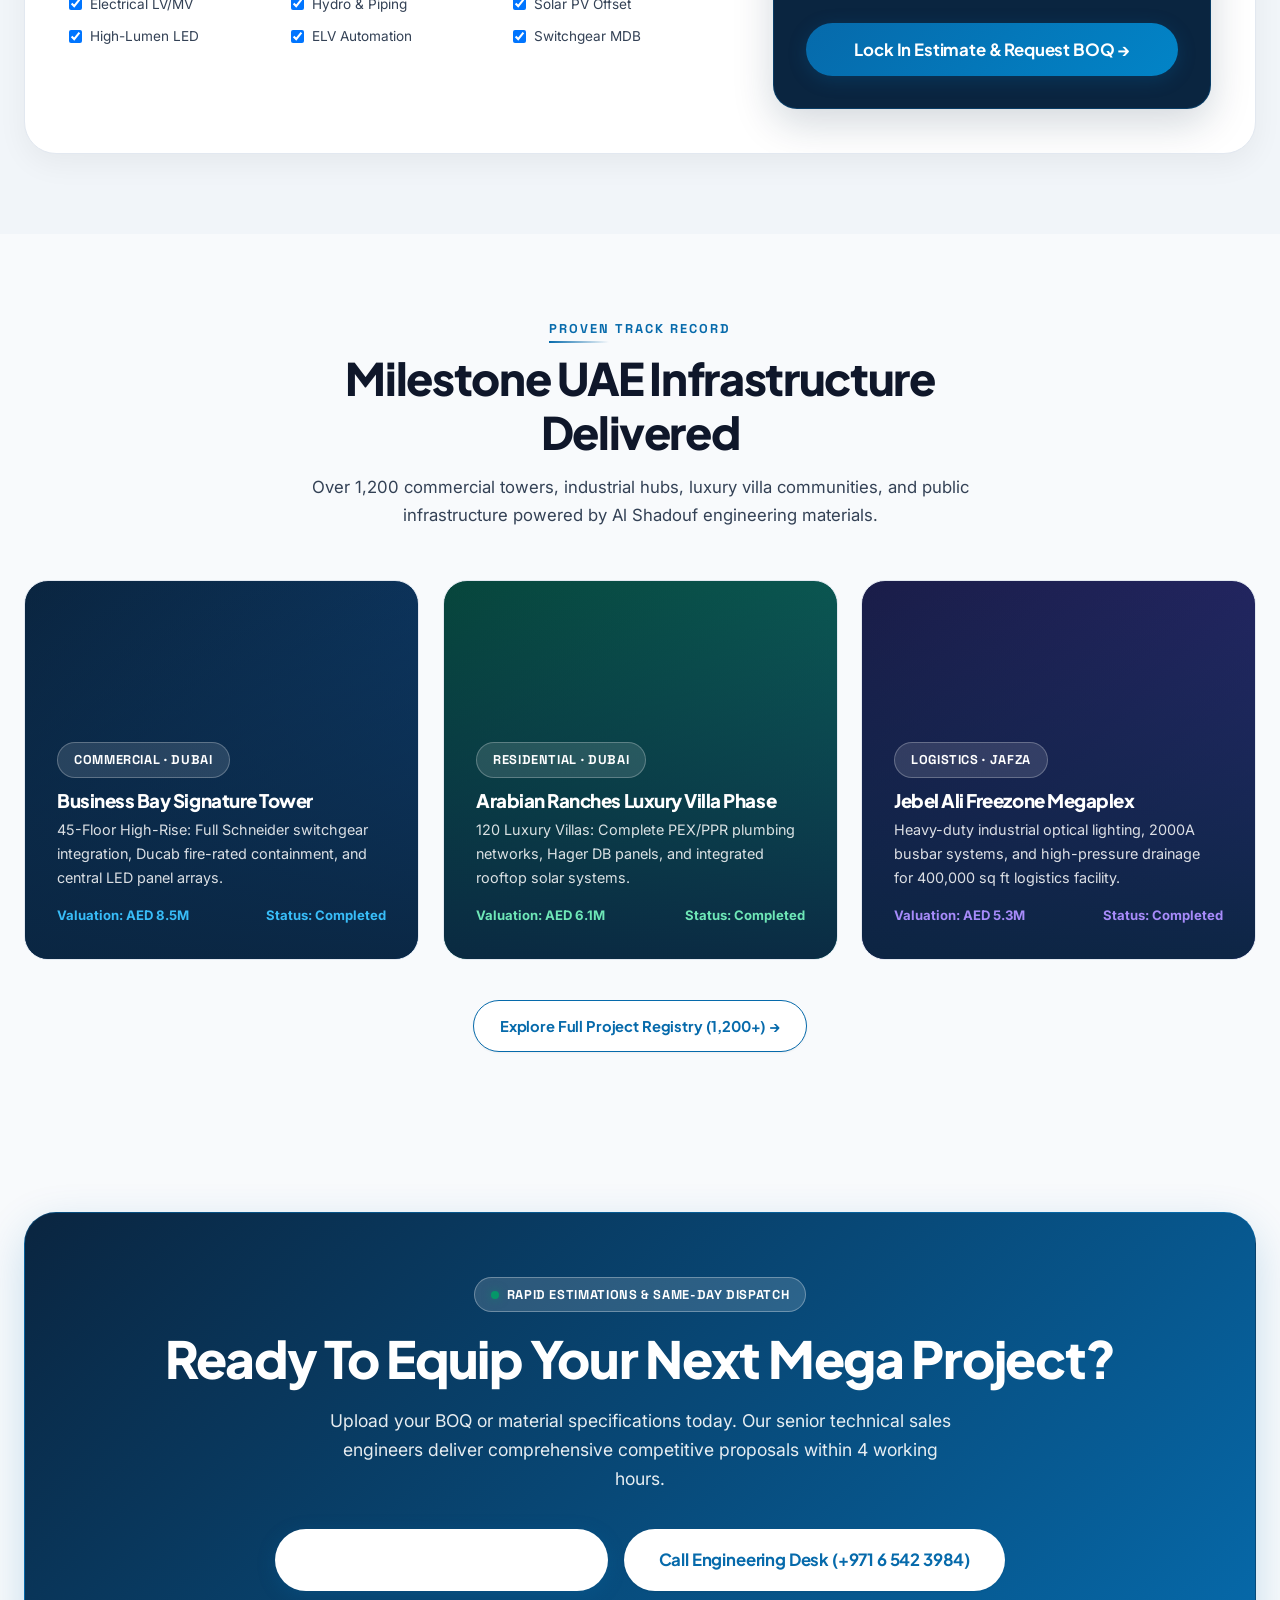
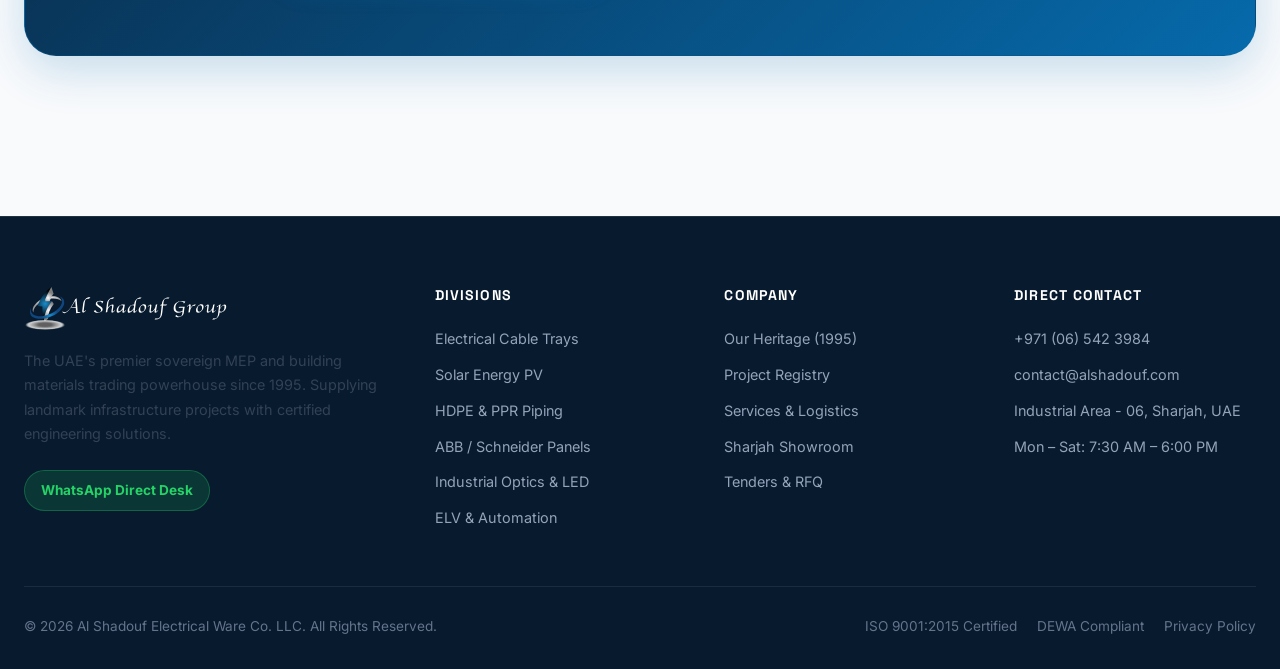
==== commit 25bef0dd: "refactor: remove 3D WebGL models and restore clean, normal corporate presentation with smooth scroll" ====
--- a/index.html
+++ b/index.html
@@ -312,15 +312,6 @@
     <!-- ===== HIGH-TECH HERO ===== -->
     <section class="hero">
         <div class="tech-grid-bg"></div>
-        <!-- 3D Interactive WebGL Infrastructure Canvas -->
-        <div class="hero-3d-container">
-            <canvas id="hero3dCanvas"></canvas>
-            <div class="hero-3d-dock">
-                <button class="hero-3d-btn active" onclick="setHero3DMode('mep'); this.parentElement.querySelectorAll('button').forEach(b=>b.classList.remove('active')); this.classList.add('active');">⚡ 3D MEP Grid</button>
-                <button class="hero-3d-btn" onclick="setHero3DMode('solar'); this.parentElement.querySelectorAll('button').forEach(b=>b.classList.remove('active')); this.classList.add('active');">☀️ Solar Flow</button>
-                <button class="hero-3d-btn" onclick="setHero3DMode('cad'); this.parentElement.querySelectorAll('button').forEach(b=>b.classList.remove('active')); this.classList.add('active');">📐 CAD Wireframe</button>
-            </div>
-        </div>
         <div class="container">
             <div class="hero-content">
                 <div class="hero-left">
@@ -825,8 +816,6 @@
     </script>
     <script src="js/lenis.min.js"></script>
     <script src="js/shadouf-scroll.js"></script>
-    <script src="js/three.min.js"></script>
-    <script src="js/shadouf-3d.js"></script>
     <script src="js/main.js"></script>
 </body>
 </html>
--- a/css/style.css
+++ b/css/style.css
@@ -590,321 +590,6 @@
 }
 
 /* ===================================================================
-   ENTERPRISE 3D HARDWARE-ACCELERATED VISUAL SYSTEMS & CONTROLS
-   =================================================================== */
-
-/* 3D Dynamic Specular Glare Sheen */
-.card-3d-glare {
-  position: absolute;
-  top: 0;
-  left: 0;
-  right: 0;
-  bottom: 0;
-  border-radius: inherit;
-  pointer-events: none;
-  opacity: 0;
-  transition: opacity 0.25s ease;
-  z-index: 10;
-}
-
-/* Homepage Hero 3D Stage */
-.hero-3d-container {
-  position: absolute;
-  top: 0;
-  right: 0;
-  bottom: 0;
-  width: 58%;
-  pointer-events: auto;
-  z-index: 1;
-  display: flex;
-  align-items: center;
-  justify-content: center;
-  opacity: 0.95;
-}
-
-@media (max-width: 992px) {
-  .hero-3d-container {
-    position: relative;
-    width: 100%;
-    height: 380px;
-    margin-top: 24px;
-  }
-}
-
-#hero3dCanvas {
-  width: 100% !important;
-  height: 100% !important;
-  display: block;
-}
-
-.hero-3d-dock {
-  position: absolute;
-  bottom: 24px;
-  right: 40px;
-  background: rgba(255, 255, 255, 0.92);
-  backdrop-filter: blur(12px);
-  border: 1px solid var(--border-subtle);
-  border-radius: var(--radius-full);
-  padding: 6px 14px;
-  display: flex;
-  align-items: center;
-  gap: 8px;
-  box-shadow: 0 8px 24px rgba(6, 106, 171, 0.12);
-  z-index: 5;
-}
-
-.hero-3d-btn {
-  background: transparent;
-  border: none;
-  padding: 6px 14px;
-  border-radius: var(--radius-full);
-  font-family: var(--font-display);
-  font-size: 0.76rem;
-  font-weight: 700;
-  color: var(--text-muted);
-  cursor: pointer;
-  transition: all 0.2s ease;
-}
-
-.hero-3d-btn:hover, .hero-3d-btn.active {
-  background: var(--blue-primary);
-  color: #FFFFFF;
-}
-
-/* Products Page: 3D CAD Product Inspector Stage */
-.product-3d-stage {
-  background: #FFFFFF;
-  border: 1px solid var(--border-subtle);
-  border-radius: var(--radius-xl);
-  padding: 30px;
-  margin-top: 32px;
-  margin-bottom: 40px;
-  box-shadow: 0 16px 40px rgba(6, 106, 171, 0.08);
-  position: relative;
-  overflow: hidden;
-}
-
-.product-3d-stage::before {
-  content: '';
-  position: absolute;
-  top: 0; left: 0; right: 0; height: 3px;
-  background: linear-gradient(90deg, var(--royal-blue, #066AAB), var(--sky-blue, #0284C7), #38BDF8);
-}
-
-.p3d-header {
-  display: flex;
-  align-items: center;
-  justify-content: space-between;
-  flex-wrap: wrap;
-  gap: 16px;
-  margin-bottom: 24px;
-  padding-bottom: 18px;
-  border-bottom: 1px solid var(--border-subtle);
-}
-
-.p3d-title-group {
-  display: flex;
-  align-items: center;
-  gap: 14px;
-}
-
-.p3d-badge {
-  background: #EFF6FF;
-  border: 1px solid #BFDBFE;
-  color: var(--blue-primary);
-  font-family: var(--font-display);
-  font-size: 0.72rem;
-  font-weight: 800;
-  padding: 6px 12px;
-  border-radius: var(--radius-full);
-  letter-spacing: 0.08em;
-  text-transform: uppercase;
-}
-
-.p3d-model-tabs {
-  display: flex;
-  align-items: center;
-  gap: 8px;
-  flex-wrap: wrap;
-}
-
-.p3d-tab-btn {
-  background: var(--bg-surface);
-  border: 1px solid var(--border-subtle);
-  border-radius: var(--radius-md);
-  padding: 9px 16px;
-  font-family: var(--font-heading);
-  font-size: 0.84rem;
-  font-weight: 700;
-  color: var(--text-muted);
-  cursor: pointer;
-  transition: all 0.2s ease;
-  display: flex;
-  align-items: center;
-  gap: 8px;
-}
-
-.p3d-tab-btn:hover {
-  border-color: var(--blue-primary);
-  color: var(--navy);
-  transform: translateY(-2px);
-}
-
-.p3d-tab-btn.active {
-  background: #0A2540;
-  border-color: #0A2540;
-  color: #FFFFFF;
-  box-shadow: 0 4px 14px rgba(10, 37, 64, 0.25);
-}
-
-.p3d-viewport-grid {
-  display: grid;
-  grid-template-columns: 1.5fr 1fr;
-  gap: 28px;
-  align-items: center;
-}
-
-@media (max-width: 900px) {
-  .p3d-viewport-grid { grid-template-columns: 1fr; }
-}
-
-.p3d-canvas-wrapper {
-  background: radial-gradient(circle at 50% 50%, rgba(6, 106, 171, 0.05), transparent 70%), #F8FAFC;
-  border: 1px solid var(--border-subtle);
-  border-radius: var(--radius-lg);
-  height: 380px;
-  position: relative;
-  overflow: hidden;
-  cursor: grab;
-}
-
-.p3d-canvas-wrapper:active {
-  cursor: grabbing;
-}
-
-#product3dCanvas {
-  width: 100% !important;
-  height: 100% !important;
-  display: block;
-}
-
-.p3d-toolbar {
-  position: absolute;
-  bottom: 14px;
-  left: 14px;
-  right: 14px;
-  display: flex;
-  align-items: center;
-  justify-content: space-between;
-  pointer-events: none;
-}
-
-.p3d-tools-group {
-  display: flex;
-  gap: 6px;
-  pointer-events: auto;
-}
-
-.p3d-tool-btn {
-  background: rgba(255, 255, 255, 0.94);
-  border: 1px solid var(--border-subtle);
-  border-radius: var(--radius-sm);
-  padding: 6px 12px;
-  font-size: 0.76rem;
-  font-weight: 700;
-  color: var(--text-muted);
-  cursor: pointer;
-  transition: all 0.2s ease;
-  box-shadow: 0 2px 6px rgba(0,0,0,0.06);
-}
-
-.p3d-tool-btn:hover, .p3d-tool-btn.active {
-  background: var(--blue-primary);
-  border-color: var(--blue-primary);
-  color: #FFFFFF;
-}
-
-.p3d-drag-hint {
-  font-size: 0.72rem;
-  color: var(--text-dim);
-  font-family: var(--font-mono, monospace);
-  background: rgba(255, 255, 255, 0.85);
-  padding: 4px 10px;
-  border-radius: var(--radius-full);
-}
-
-.p3d-spec-card {
-  background: var(--bg-surface);
-  border: 1px solid var(--border-subtle);
-  border-radius: var(--radius-lg);
-  padding: 24px;
-}
-
-.p3d-spec-card h3 {
-  font-size: 1.25rem;
-  color: var(--navy);
-  margin-bottom: 10px;
-  line-height: 1.3;
-}
-
-.p3d-spec-card p {
-  font-size: 0.9rem;
-  color: var(--text-muted);
-  line-height: 1.6;
-  margin-bottom: 20px;
-}
-
-.p3d-stats-row {
-  display: grid;
-  grid-template-columns: 1fr 1fr;
-  gap: 12px;
-  padding-top: 18px;
-  border-top: 1px solid var(--border-subtle);
-}
-
-.p3d-stat-item {
-  background: #FFFFFF;
-  border: 1px solid var(--border-subtle);
-  border-radius: var(--radius-sm);
-  padding: 10px 14px;
-}
-
-.p3d-stat-val {
-  font-size: 1.1rem;
-  font-weight: 800;
-  color: var(--blue-primary);
-  font-family: var(--font-display);
-}
-
-.p3d-stat-lbl {
-  font-size: 0.72rem;
-  color: var(--text-dim);
-  text-transform: uppercase;
-  letter-spacing: 0.05em;
-}
-
-/* 3D Shadoof Canvas in About */
-#shadoof3dCanvas {
-  width: 100% !important;
-  height: 240px !important;
-  display: block;
-}
-
-/* 3D Services Hologram Canvas */
-#services3dCanvas {
-  width: 100% !important;
-  height: 320px !important;
-  display: block;
-}
-
-/* 3D Projects Radar Globe Canvas */
-#projects3dCanvas {
-  width: 100% !important;
-  height: 300px !important;
-  display: block;
-}
-
-/* ===================================================================
    SMOOTH SCROLLING & MEANINGFUL KINETIC REVEALS
    =================================================================== */
 
